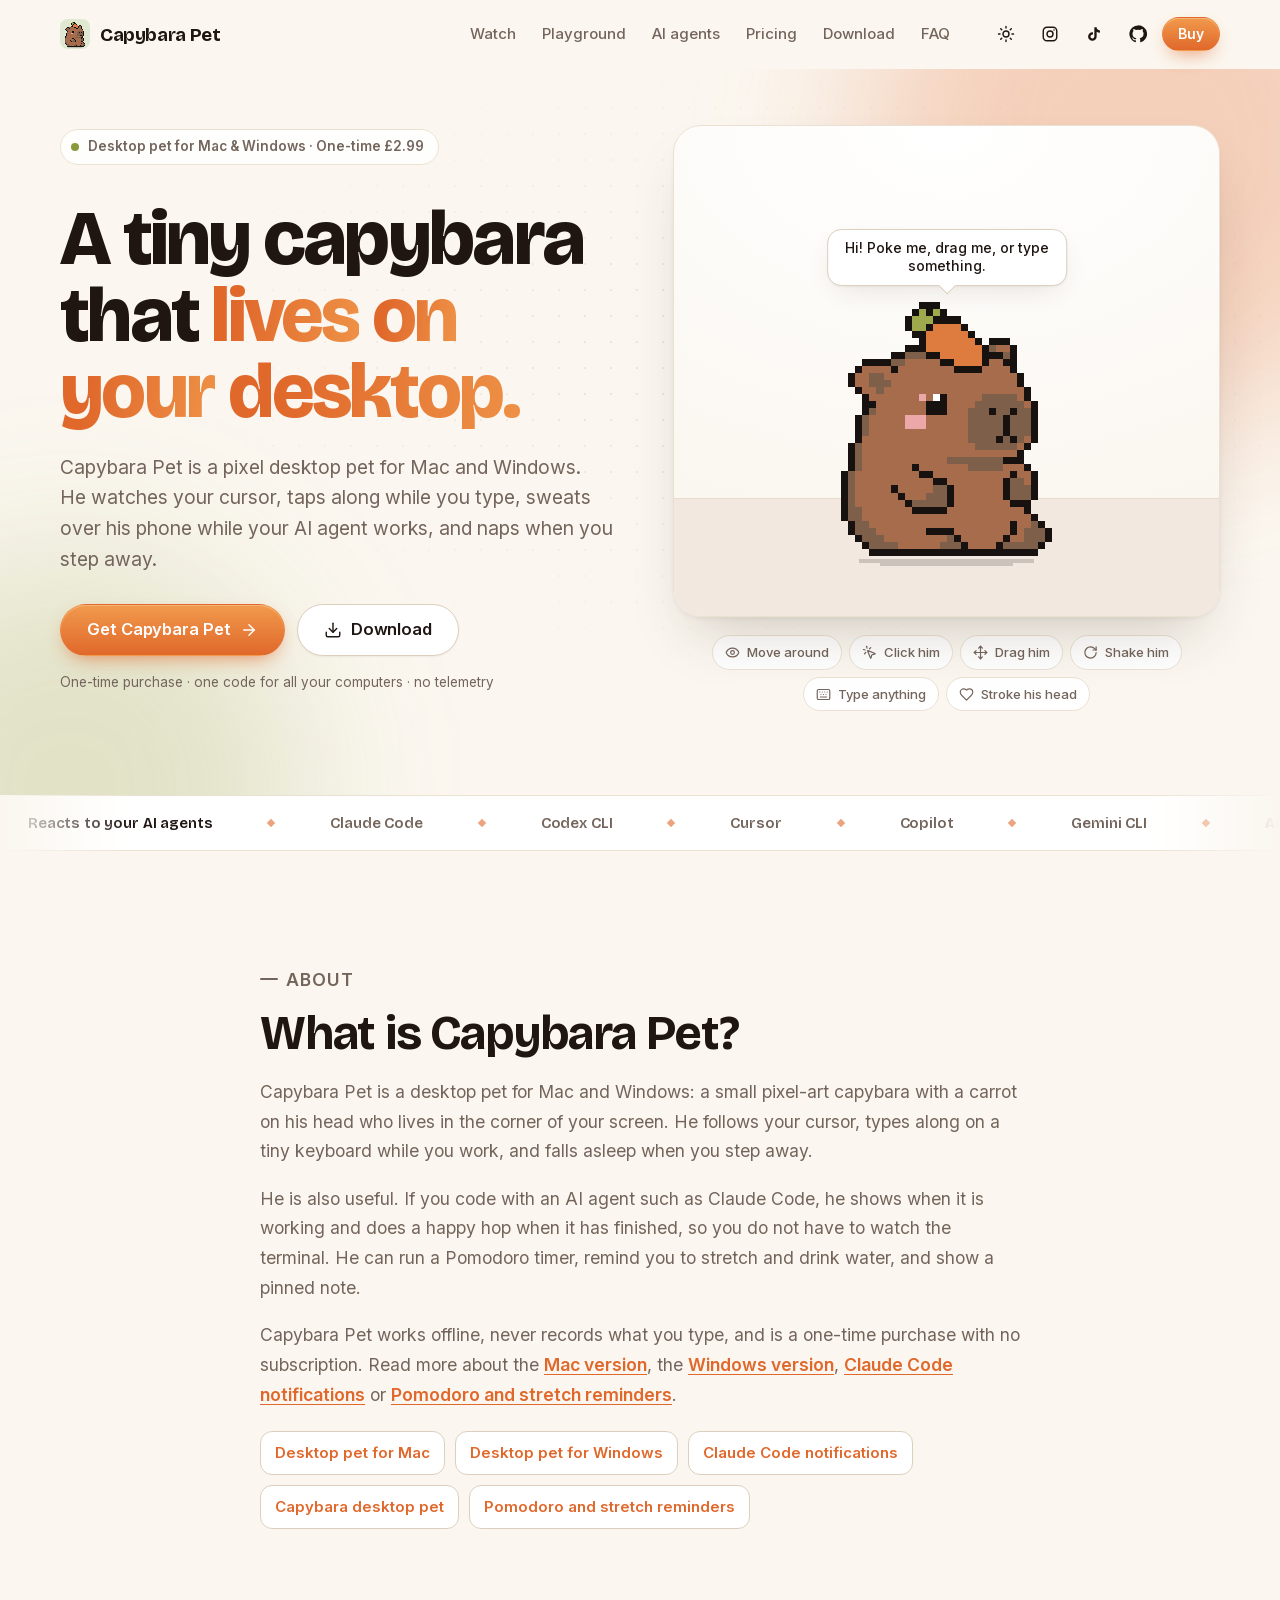
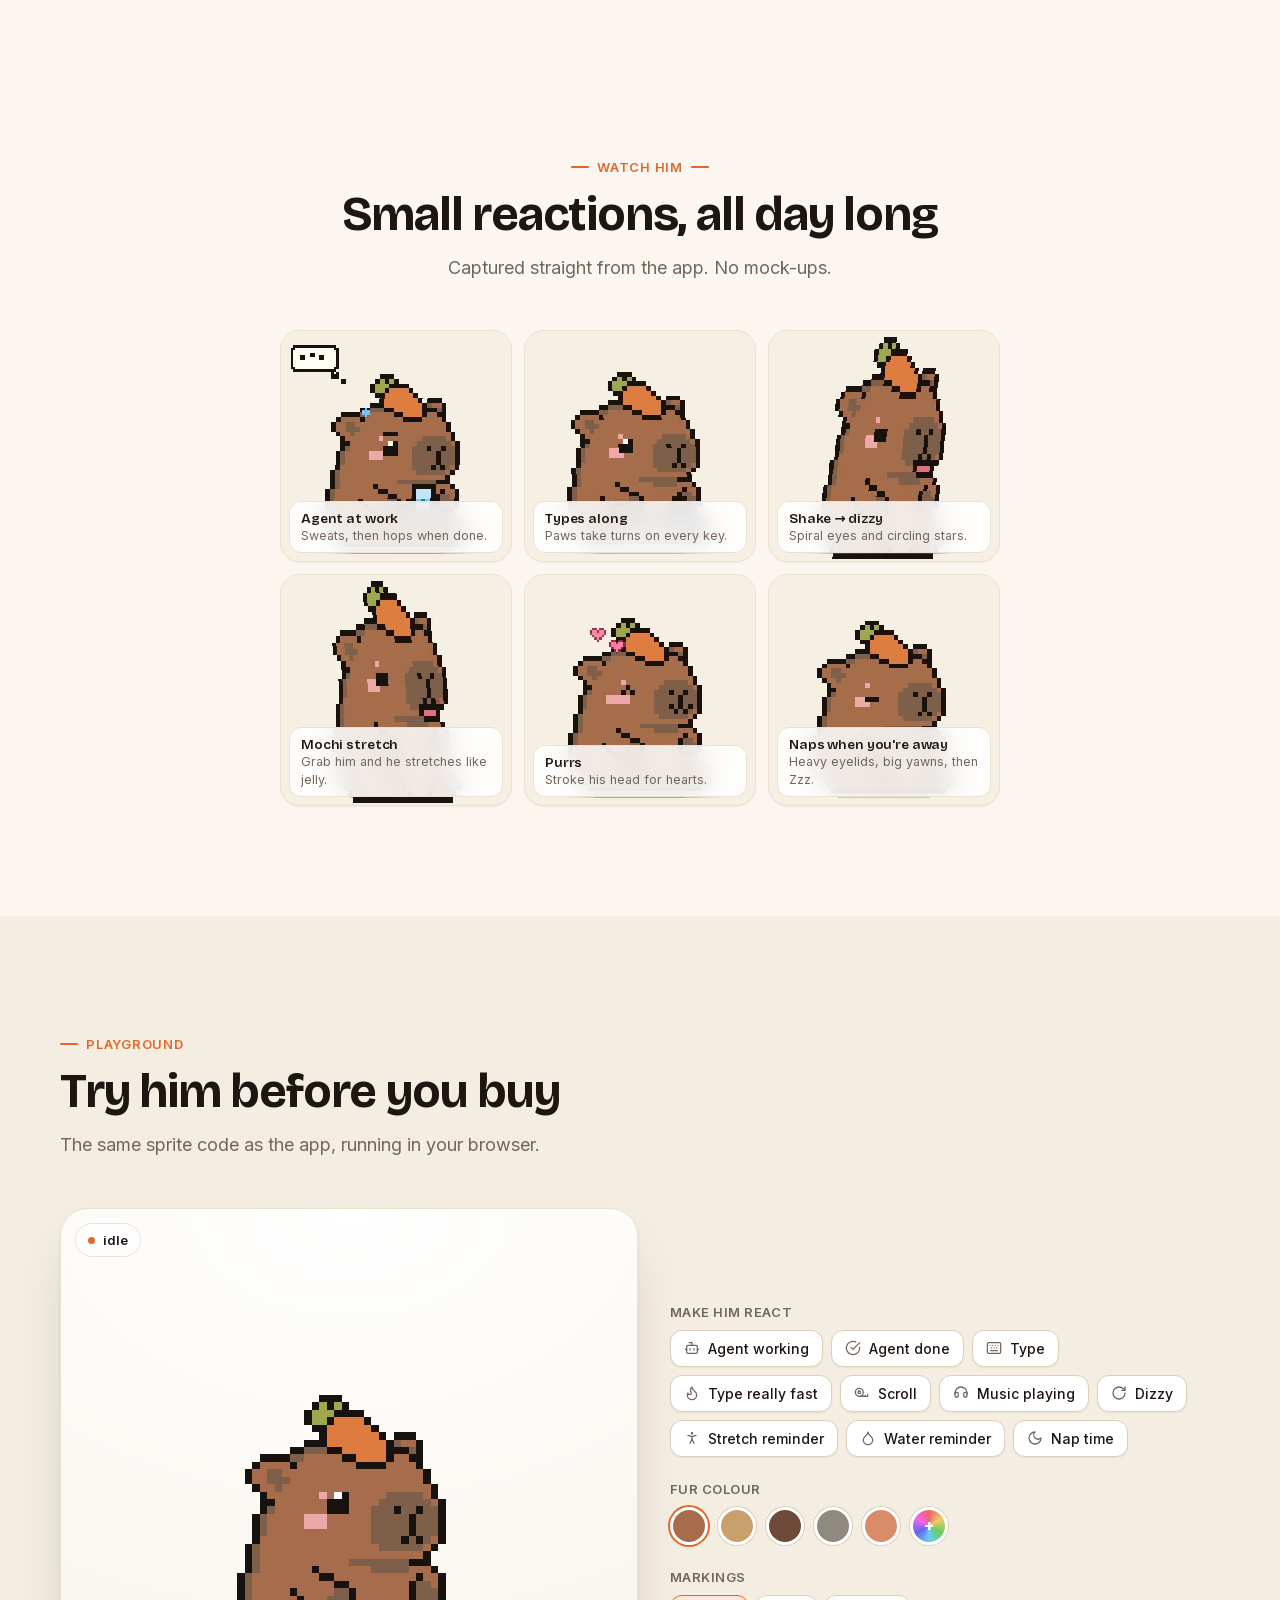
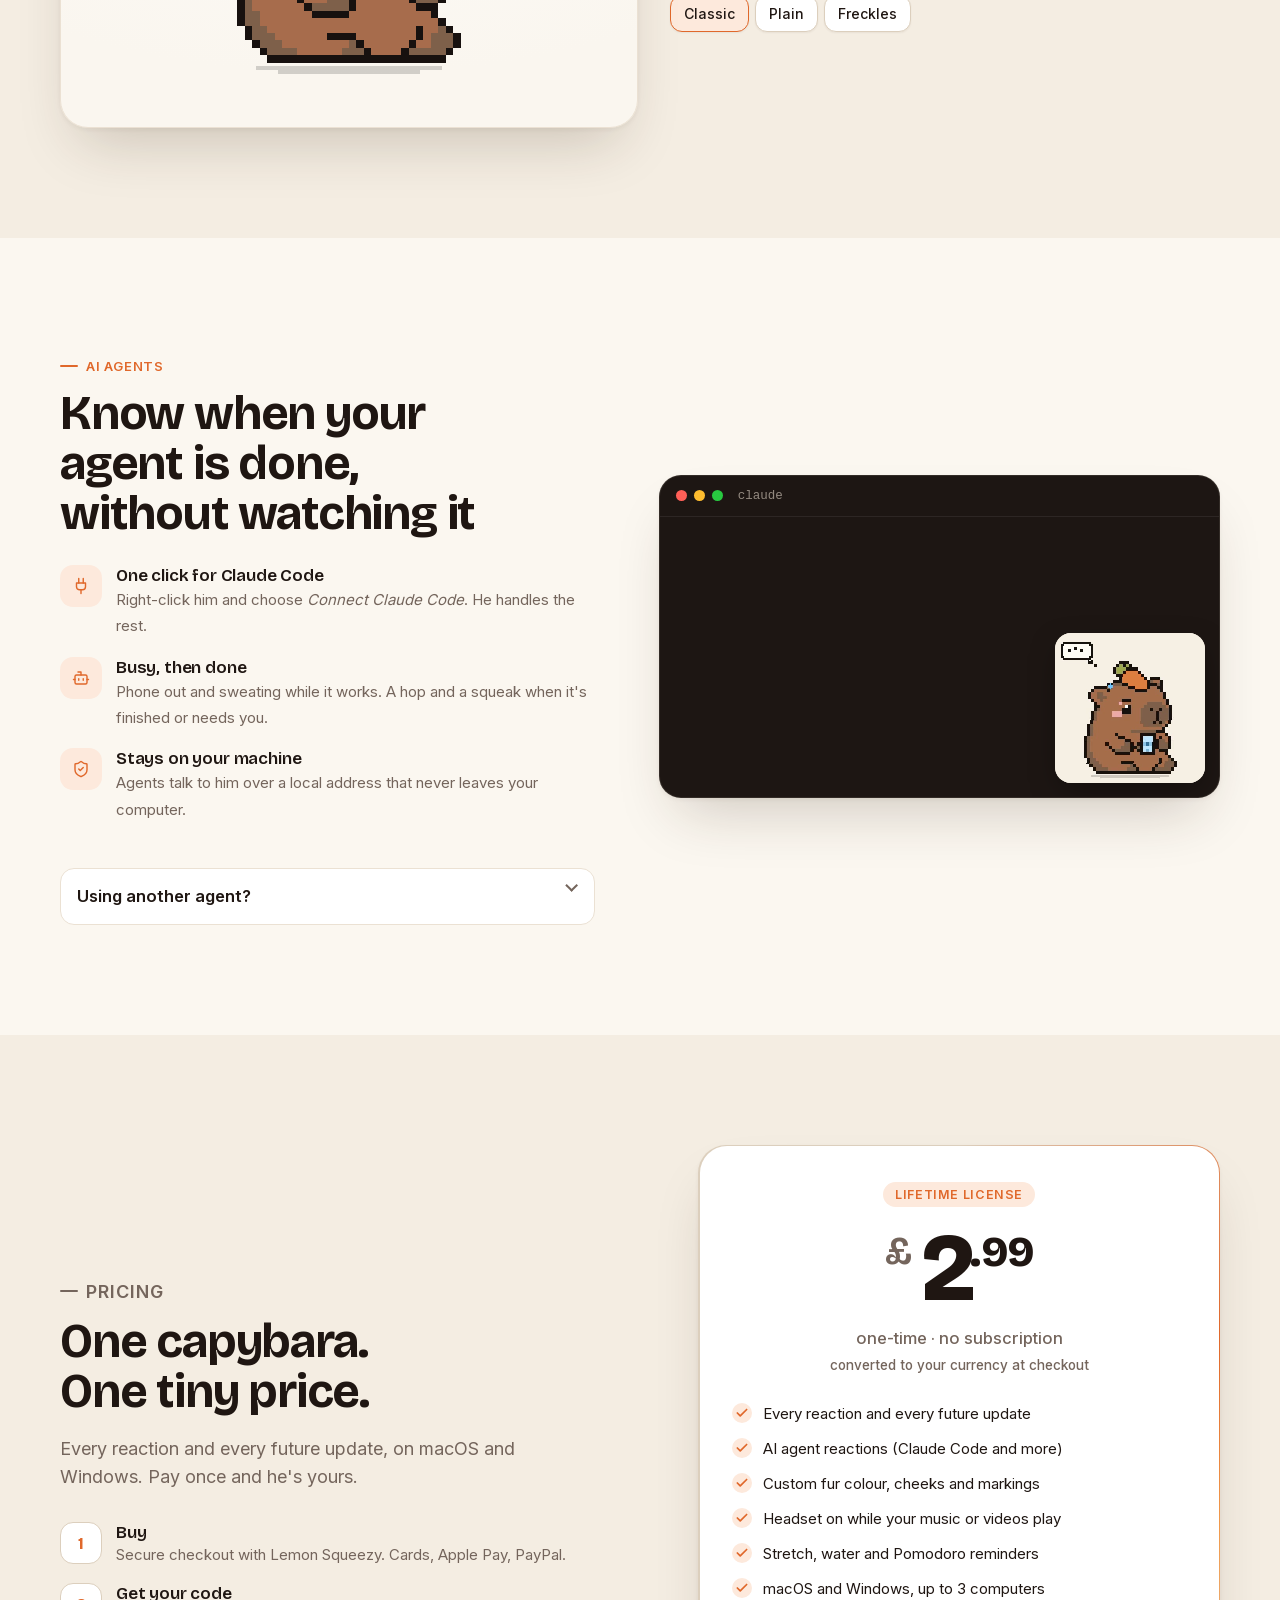
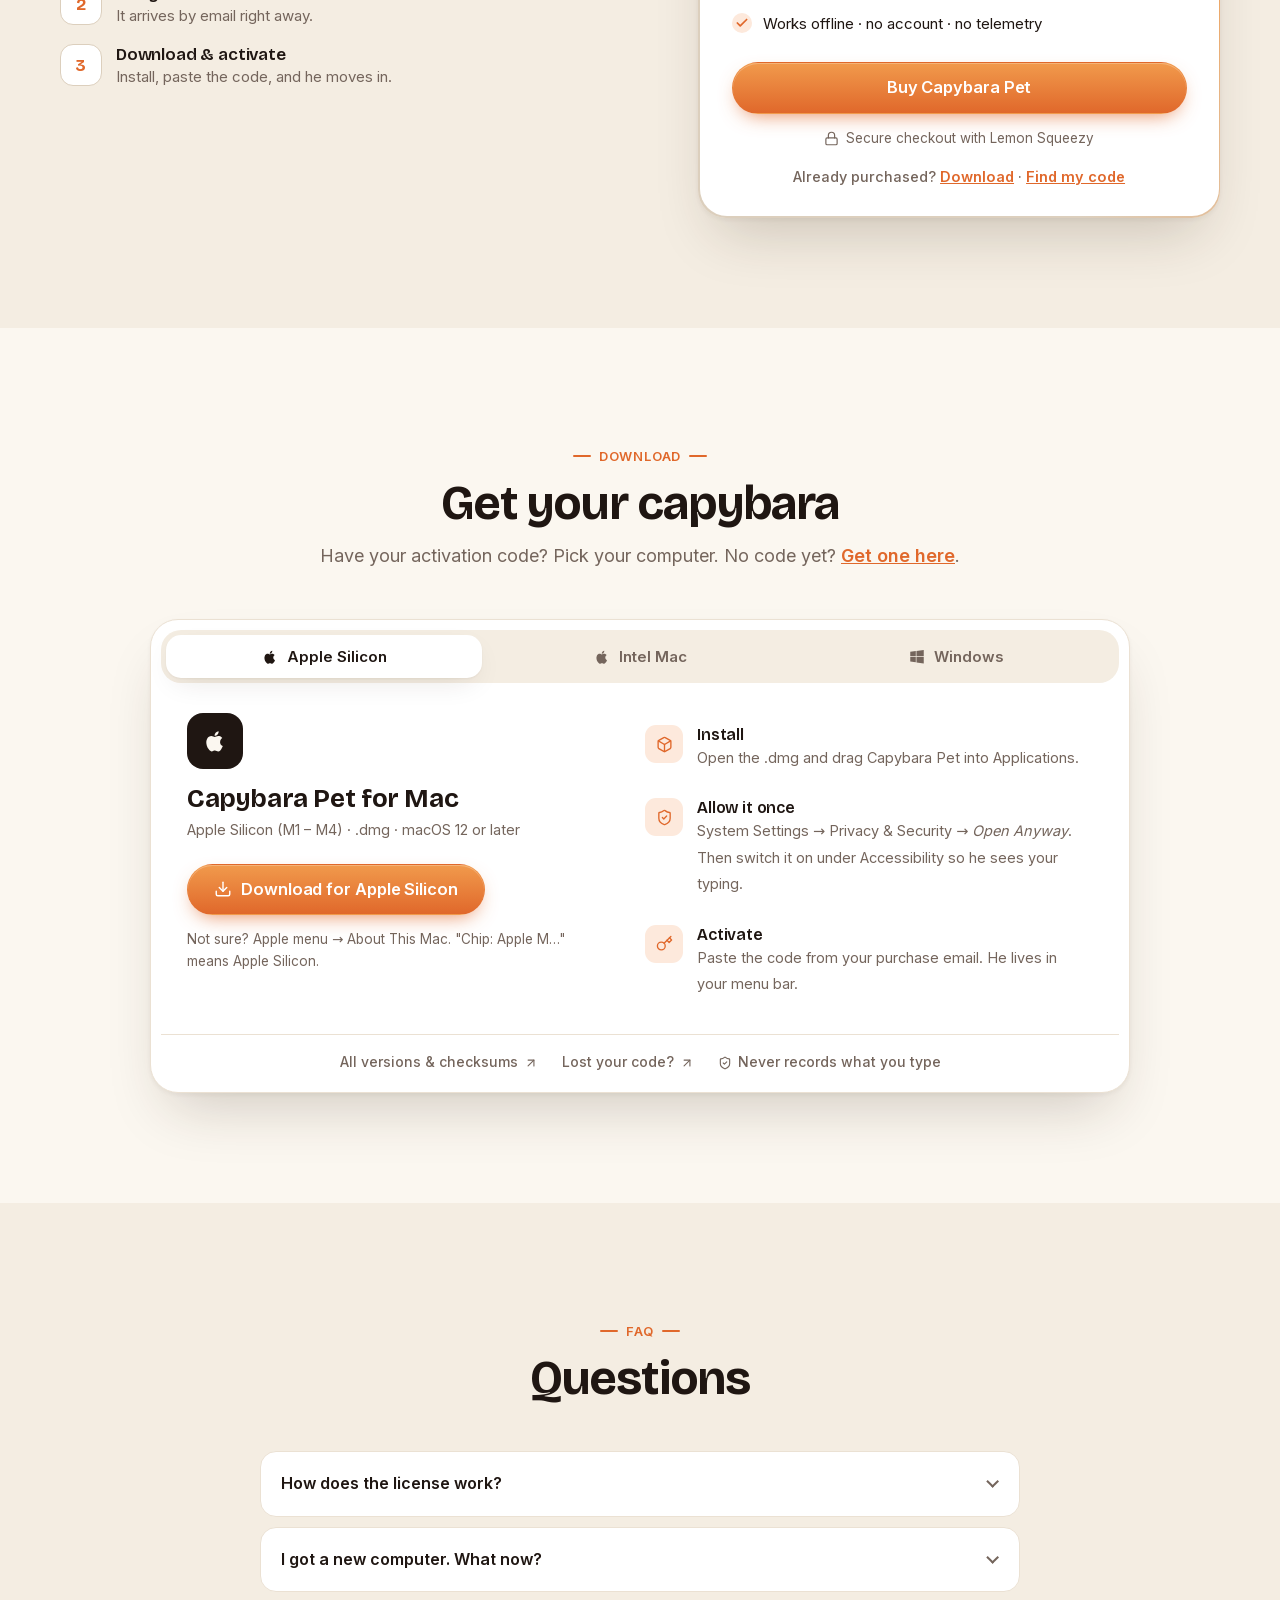
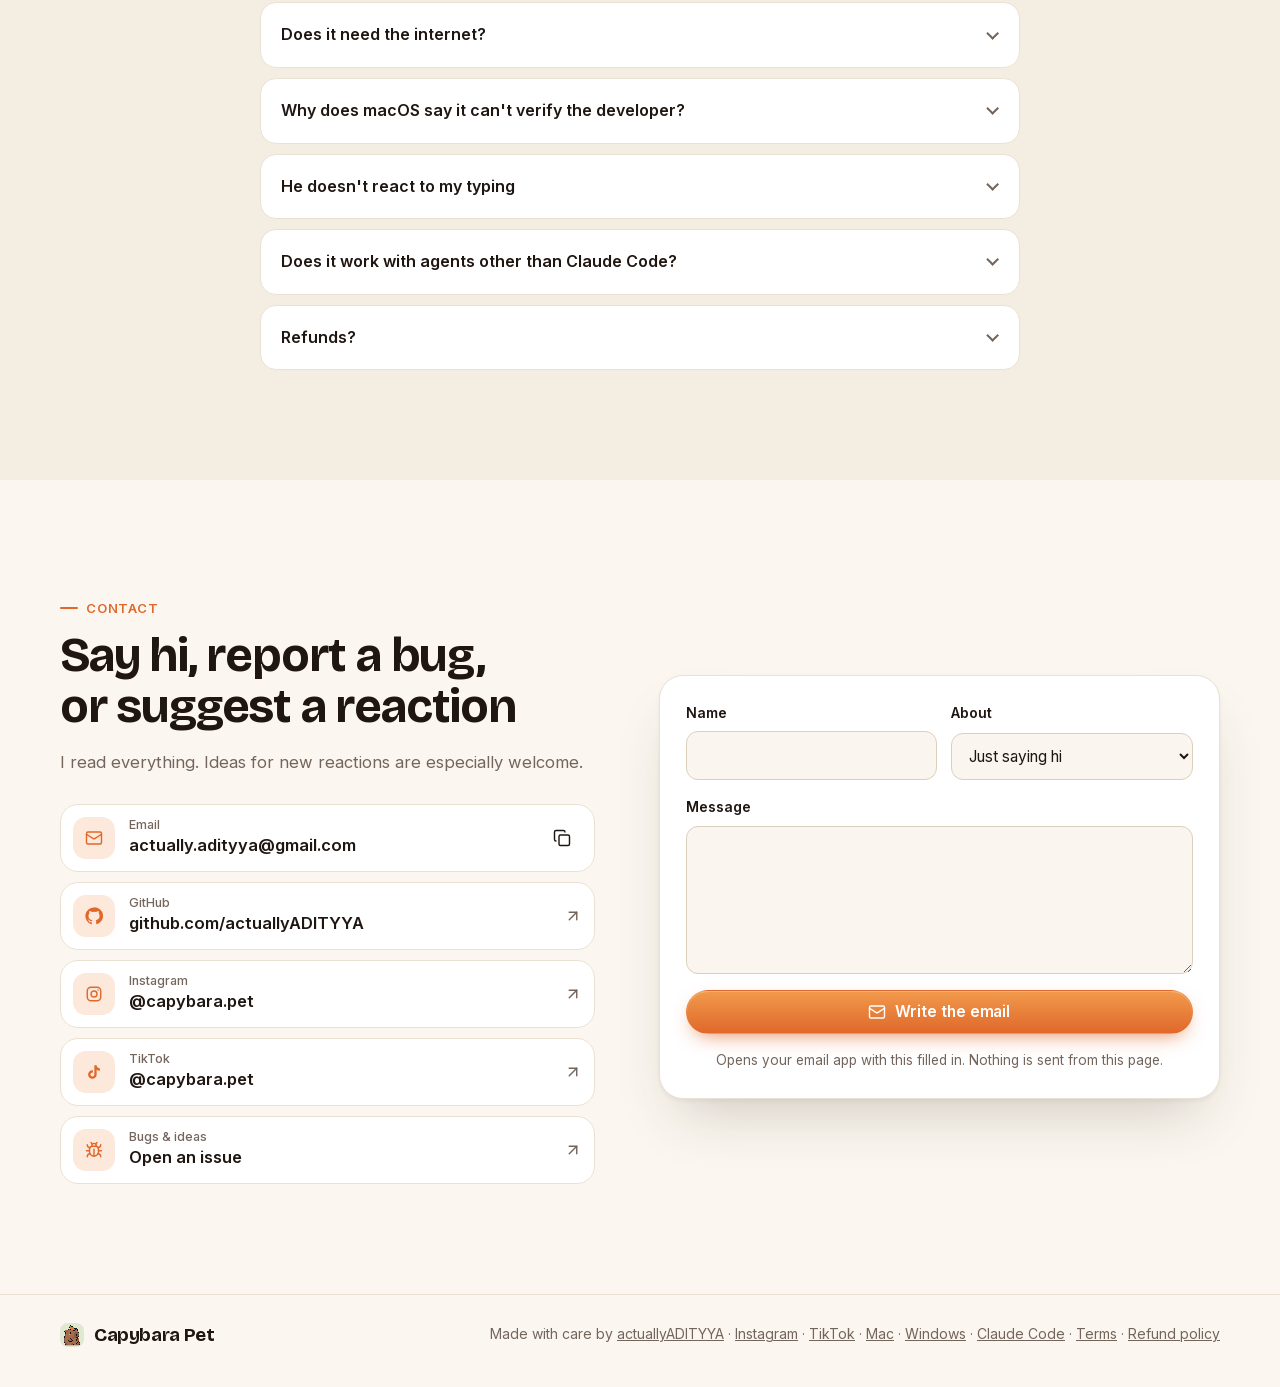
==== index.html @ 1e93568f "Capybara Pet site (React)" ====
<!doctype html>
<html lang="en">
<head>
  <meta charset="utf-8">
  <!-- seo:start -->
  <meta http-equiv="Content-Security-Policy" content="default-src 'self'; script-src 'self' https://app.lemonsqueezy.com https://*.lemonsqueezy.com 'sha256-HZSbXXa1CuN3odzIx3jlJ8UYgE8Rorymm90/tw/pAlE='; style-src 'self' 'unsafe-inline'; font-src 'self'; img-src 'self' data: https://*.lemonsqueezy.com; media-src 'self'; connect-src 'self' https://*.lemonsqueezy.com; frame-src https://*.lemonsqueezy.com; object-src 'none'; base-uri 'self'; form-action 'none'">
  <meta name="viewport" content="width=device-width, initial-scale=1">
  <title>Capybara Pet: Pixel Desktop Pet for Mac &amp; Windows</title>
  <meta name="description" content="Capybara Pet is a pixel desktop pet for Mac and Windows. It follows your cursor, types along and shows when your AI agent is done. One-time £2.99.">
  <link rel="canonical" href="https://capybarapet.app/">
  <meta name="robots" content="index, follow, max-image-preview:large, max-snippet:-1, max-video-preview:-1">
  <meta name="author" content="Aditya">
  <meta name="theme-color" content="#fbf6ee" media="(prefers-color-scheme: light)">
  <meta name="theme-color" content="#16110e" media="(prefers-color-scheme: dark)">
  <meta property="og:type" content="website">
  <meta property="og:site_name" content="Capybara Pet">
  <meta property="og:title" content="Capybara Pet: Pixel Desktop Pet for Mac &amp; Windows">
  <meta property="og:description" content="Capybara Pet is a pixel desktop pet for Mac and Windows. It follows your cursor, types along and shows when your AI agent is done. One-time £2.99.">
  <meta property="og:url" content="https://capybarapet.app/">
  <meta property="og:image" content="https://capybarapet.app/media/seo/og-image.png">
  <meta property="og:image:width" content="1200">
  <meta property="og:image:height" content="630">
  <meta property="og:image:alt" content="Capybara Pet, a pixel capybara desktop pet for Mac and Windows">
  <meta property="og:locale" content="en_GB">
  <meta name="twitter:card" content="summary_large_image">
  <meta name="twitter:title" content="Capybara Pet: Pixel Desktop Pet for Mac &amp; Windows">
  <meta name="twitter:description" content="Capybara Pet is a pixel desktop pet for Mac and Windows. It follows your cursor, types along and shows when your AI agent is done. One-time £2.99.">
  <meta name="twitter:image" content="https://capybarapet.app/media/seo/og-image.png">
  <link rel="icon" href="/media/seo/favicon-32.png" sizes="32x32" type="image/png">
  <link rel="icon" href="/media/icon.png" type="image/png">
  <link rel="apple-touch-icon" href="/media/seo/apple-touch-icon.png">
  <link rel="manifest" href="/manifest.webmanifest">
  <script type="application/ld+json">
{"@context":"https://schema.org","@type":"SoftwareApplication","name":"Capybara Pet","alternateName":["Capybara Desktop Pet","Pixel Desktop Pet"],"description":"Capybara Pet is a pixel desktop pet for Mac and Windows. It follows your cursor, types along and shows when your AI agent is done. One-time £2.99.","url":"https://capybarapet.app/","image":"https://capybarapet.app/media/seo/og-image.png","applicationCategory":"DesktopEnhancementApplication","applicationSubCategory":"Desktop pet","operatingSystem":"macOS 12 or later, Windows 10 or later","softwareVersion":"1.1","featureList":["Follows and faces your cursor","Types along on a tiny keyboard","Notifies you when AI coding agents such as Claude Code finish","Puts on a headset and vibes while music or videos play","Pomodoro timer","Stretch and water reminders","Customisable colour and markings","Works offline","No telemetry"],"screenshot":["https://capybarapet.app/media/poses/idle.png","https://capybarapet.app/media/poses/busy-agent.png","https://capybarapet.app/media/poses/typing-hop.png","https://capybarapet.app/media/poses/dizzy.png","https://capybarapet.app/media/poses/freckles.png"],"offers":{"@type":"Offer","price":"2.99","priceCurrency":"GBP","availability":"https://schema.org/InStock","url":"https://capybarapet.app/#pricing","priceValidUntil":"2027-12-31"},"author":{"@type":"Person","name":"Aditya","url":"https://github.com/actuallyADITYYA"},"publisher":{"@type":"Person","name":"Aditya","url":"https://github.com/actuallyADITYYA"}}
  </script>
  <script type="application/ld+json">
{"@context":"https://schema.org","@type":"WebSite","name":"Capybara Pet","url":"https://capybarapet.app/","inLanguage":"en","publisher":{"@type":"Person","name":"Aditya","url":"https://github.com/actuallyADITYYA"}}
  </script>
  <script type="application/ld+json">
{"@context":"https://schema.org","@type":"VideoObject","name":"Capybara Pet reacting while an AI coding agent works","description":"A real recording of Capybara Pet pulling out his phone and sweating while Claude Code works, then hopping when it is done.","thumbnailUrl":"https://capybarapet.app/media/clips/agent.jpg","contentUrl":"https://capybarapet.app/media/clips/agent.mp4","uploadDate":"2026-10-05","duration":"PT19S","embedUrl":"https://capybarapet.app/#watch"}
  </script>
  <script type="application/ld+json">
{"@context":"https://schema.org","@type":"FAQPage","mainEntity":[{"@type":"Question","name":"How does the license work?","acceptedAnswer":{"@type":"Answer","text":"One payment of £2.99 (shown in your own currency at checkout). You get an activation code by email that works on up to 3 of your computers, Mac or Windows, including all future updates. No account, no subscription."}},{"@type":"Question","name":"I got a new computer. What now?","acceptedAnswer":{"@type":"Answer","text":"On the old one, open Settings → License → Deactivate on this computer, then activate the new one with the same code. Lost the old computer? Email me and I'll reset your activations."}},{"@type":"Question","name":"Does it need the internet?","acceptedAnswer":{"@type":"Answer","text":"Only to activate. After that he checks your license now and then and keeps working offline for at least 14 days between checks."}},{"@type":"Question","name":"Why does macOS say it can't verify the developer?","acceptedAnswer":{"@type":"Answer","text":"The app isn't notarized by Apple yet. Use System Settings → Privacy & Security → Open Anyway once and macOS remembers your choice."}},{"@type":"Question","name":"He doesn't react to my typing","acceptedAnswer":{"@type":"Answer","text":"On a Mac, switch on Capybara Pet under System Settings → Privacy & Security → Accessibility. He picks it up within seconds. After an update, remove the old entry with – and add it again. He only ever learns that a key was pressed, never which."}},{"@type":"Question","name":"Does it work with agents other than Claude Code?","acceptedAnswer":{"@type":"Answer","text":"Yes. Anything that can run a command or send an HTTP request when it starts and finishes (Codex, Cursor, scripts) can call /event/thinking and /event/done."}},{"@type":"Question","name":"Refunds?","acceptedAnswer":{"@type":"Answer","text":"If he's not for you, email me within 14 days for a full refund. See the refund policy."}}]}
  </script>
  <script type="application/ld+json">
{"@context":"https://schema.org","@type":"ItemList","itemListElement":[{"@type":"ListItem","position":1,"url":"https://capybarapet.app/desktop-pet-for-mac.html","name":"Desktop pet for Mac"},{"@type":"ListItem","position":2,"url":"https://capybarapet.app/desktop-pet-for-windows.html","name":"Desktop pet for Windows"},{"@type":"ListItem","position":3,"url":"https://capybarapet.app/claude-code-notifications.html","name":"Claude Code notifications"},{"@type":"ListItem","position":4,"url":"https://capybarapet.app/capybara-desktop-pet.html","name":"Capybara desktop pet"},{"@type":"ListItem","position":5,"url":"https://capybarapet.app/pomodoro-and-stretch-reminders.html","name":"Pomodoro and stretch reminders"}]}
  </script>
  <!-- seo:end -->
  <link rel="preload" href="/fonts/bricolage.woff2" as="font" type="font/woff2" crossorigin>
  <link rel="preload" href="/fonts/inter.woff2" as="font" type="font/woff2" crossorigin>
  <link rel="stylesheet" href="/fonts.css?v=12">
  <script src="https://app.lemonsqueezy.com/js/lemon.js" defer></script>
  <script>document.documentElement.classList.add('js'); try { const t = localStorage.getItem('theme'); if (t) document.documentElement.dataset.theme = t; } catch (e) {}</script>
  <script src="/engine.min.js?v=2" defer></script>
    <script type="module" crossorigin src="/assets/index-Btj4srJX.js"></script>
  <link rel="stylesheet" crossorigin href="/assets/index-DCMqgky6.css">
</head>
<body>
  <div id="root"><svg width="0" height="0" style="position:absolute" aria-hidden="true">
<symbol id="i-download" viewBox="0 0 24 24"><path d="M12 15V3"/><path d="m7 10 5 5 5-5"/><path d="M21 15v4a2 2 0 0 1-2 2H5a2 2 0 0 1-2-2v-4"/></symbol>
<symbol id="i-mail" viewBox="0 0 24 24"><rect x="2" y="4" width="20" height="16" rx="2"/><path d="m22 7-8.97 5.7a1.94 1.94 0 0 1-2.06 0L2 7"/></symbol>
<symbol id="i-bug" viewBox="0 0 24 24"><path d="m8 2 1.88 1.88"/><path d="M14.12 3.88 16 2"/><path d="M9 7.13v-1a3 3 0 1 1 6 0v1"/><path d="M12 20c-3.3 0-6-2.7-6-6v-3a4 4 0 0 1 4-4h4a4 4 0 0 1 4 4v3c0 3.3-2.7 6-6 6"/><path d="M12 20v-9"/><path d="M6.53 9C4.6 8.8 3 7.1 3 5"/><path d="M6 13H2"/><path d="M3 21c0-2.1 1.7-3.9 3.8-4"/><path d="M20.97 5c0 2.1-1.6 3.8-3.5 4"/><path d="M22 13h-4"/><path d="M17.2 17c2.1.1 3.8 1.9 3.8 4"/></symbol>
<symbol id="i-arrow" viewBox="0 0 24 24"><path d="M7 7h10v10"/><path d="M7 17 17 7"/></symbol>
<symbol id="i-right" viewBox="0 0 24 24"><path d="M5 12h14"/><path d="m12 5 7 7-7 7"/></symbol>
<symbol id="i-lock" viewBox="0 0 24 24"><rect x="3" y="11" width="18" height="11" rx="2"/><path d="M7 11V7a5 5 0 0 1 10 0v4"/></symbol>
<symbol id="i-check" viewBox="0 0 24 24"><path d="M20 6 9 17l-5-5"/></symbol>
<symbol id="i-copy" viewBox="0 0 24 24"><rect x="8" y="8" width="14" height="14" rx="2"/><path d="M4 16c-1.1 0-2-.9-2-2V4c0-1.1.9-2 2-2h10c1.1 0 2 .9 2 2"/></symbol>
<symbol id="i-eye" viewBox="0 0 24 24"><path d="M2.06 12.35a1 1 0 0 1 0-.7 10.75 10.75 0 0 1 19.88 0 1 1 0 0 1 0 .7 10.75 10.75 0 0 1-19.88 0"/><circle cx="12" cy="12" r="3"/></symbol>
<symbol id="i-click" viewBox="0 0 24 24"><path d="M14 4.1 12 6"/><path d="m5.1 8-2.9-.8"/><path d="m6 12-1.9 2"/><path d="M7.2 2.2 8 5.1"/><path d="M9.04 9.69a.5.5 0 0 1 .65-.65l11 4.5a.5.5 0 0 1-.07.95l-4.35 1.04a1 1 0 0 0-.74.74l-1.04 4.35a.5.5 0 0 1-.95.07z"/></symbol>
<symbol id="i-move" viewBox="0 0 24 24"><path d="M12 2v20"/><path d="m15 19-3 3-3-3"/><path d="m19 9 3 3-3 3"/><path d="M2 12h20"/><path d="m5 9-3 3 3 3"/><path d="m9 5 3-3 3 3"/></symbol>
<symbol id="i-spin" viewBox="0 0 24 24"><path d="M21 12a9 9 0 1 1-9-9c2.52 0 4.93 1 6.74 2.74L21 8"/><path d="M21 3v5h-5"/></symbol>
<symbol id="i-keys" viewBox="0 0 24 24"><rect x="2" y="4" width="20" height="16" rx="2"/><path d="M6 8h.01M10 8h.01M14 8h.01M18 8h.01M8 12h.01M12 12h.01M16 12h.01M7 16h10"/></symbol>
<symbol id="i-heart" viewBox="0 0 24 24"><path d="M19 14c1.49-1.46 3-3.21 3-5.5A5.5 5.5 0 0 0 16.5 3c-1.76 0-3 .5-4.5 2-1.5-1.5-2.74-2-4.5-2A5.5 5.5 0 0 0 2 8.5c0 2.3 1.5 4.05 3 5.5l7 7Z"/></symbol>
<symbol id="i-bot" viewBox="0 0 24 24"><path d="M12 8V4H8"/><rect x="4" y="8" width="16" height="12" rx="2"/><path d="M2 14h2M20 14h2M15 13v2M9 13v2"/></symbol>
<symbol id="i-done" viewBox="0 0 24 24"><path d="M22 11.08V12a10 10 0 1 1-5.93-9.14"/><path d="m9 11 3 3L22 4"/></symbol>
<symbol id="i-flame" viewBox="0 0 24 24"><path d="M8.5 14.5A2.5 2.5 0 0 0 11 12c0-1.38-.5-2-1-3-1.07-2.14-.22-4.05 2-6 .5 2.5 2 4.9 4 6.5 2 1.6 3 3.5 3 5.5a7 7 0 1 1-14 0c0-1.15.43-2.29 1-3a2.5 2.5 0 0 0 2.5 2.5z"/></symbol>
<symbol id="i-headphones" viewBox="0 0 24 24"><path d="M3 14v-2a9 9 0 0 1 18 0v2"/><path d="M21 16a2 2 0 0 1-2 2h-1a2 2 0 0 1-2-2v-3a2 2 0 0 1 2-2h3zM3 16a2 2 0 0 0 2 2h1a2 2 0 0 0 2-2v-3a2 2 0 0 0-2-2H3z"/></symbol>
<symbol id="i-scroll" viewBox="0 0 24 24"><circle cx="8" cy="11" r="6"/><circle cx="8" cy="11" r="2"/><path d="M8 17h12.5v-3"/><path d="M13 17v-1.6M16.8 17v-1.6"/></symbol>
<symbol id="i-stretch" viewBox="0 0 24 24"><circle cx="12" cy="5" r="1"/><path d="m9 20 3-6 3 6"/><path d="m6 8 6 2 6-2"/><path d="M12 10v4"/></symbol>
<symbol id="i-drop" viewBox="0 0 24 24"><path d="M12 22a7 7 0 0 0 7-7c0-2-1-3.9-3-5.5s-3.5-4-4-6.5c-.5 2.5-2 4.9-4 6.5C6 11.1 5 13 5 15a7 7 0 0 0 7 7z"/></symbol>
<symbol id="i-moon" viewBox="0 0 24 24"><path d="M12 3a6 6 0 0 0 9 9 9 9 0 1 1-9-9Z"/></symbol>
<symbol id="i-sun" viewBox="0 0 24 24"><circle cx="12" cy="12" r="4"/><path d="M12 2v2M12 20v2M4.93 4.93l1.41 1.41M17.66 17.66l1.41 1.41M2 12h2M20 12h2M6.34 17.66l-1.41 1.41M19.07 4.93l-1.41 1.41"/></symbol>
<symbol id="i-menu" viewBox="0 0 24 24"><path d="M4 7h16M4 12h16M4 17h16"/></symbol>
<symbol id="i-shield" viewBox="0 0 24 24"><path d="M20 13c0 5-3.5 7.5-7.66 8.95a1 1 0 0 1-.67-.01C7.5 20.5 4 18 4 13V6a1 1 0 0 1 1-1c2 0 4.5-1.2 6.24-2.72a1.17 1.17 0 0 1 1.52 0C14.51 3.81 17 5 19 5a1 1 0 0 1 1 1z"/><path d="m9 12 2 2 4-4"/></symbol>
<symbol id="i-key" viewBox="0 0 24 24"><circle cx="7.5" cy="15.5" r="5.5"/><path d="m21 2-9.6 9.6"/><path d="m15.5 7.5 3 3L22 7l-3-3"/></symbol>
<symbol id="i-package" viewBox="0 0 24 24"><path d="M11 21.73a2 2 0 0 0 2 0l7-4A2 2 0 0 0 21 16V8a2 2 0 0 0-1-1.73l-7-4a2 2 0 0 0-2 0l-7 4A2 2 0 0 0 3 8v8a2 2 0 0 0 1 1.73z"/><path d="M12 22V12"/><path d="m3.3 7 8.7 5 8.7-5"/></symbol>
<symbol id="i-settings" viewBox="0 0 24 24"><path d="M20 7h-9M14 17H5"/><circle cx="17" cy="17" r="3"/><circle cx="7" cy="7" r="3"/></symbol>
<symbol id="i-plug" viewBox="0 0 24 24"><path d="M12 22v-5"/><path d="M9 8V2M15 8V2"/><path d="M18 8v5a4 4 0 0 1-4 4h-4a4 4 0 0 1-4-4V8Z"/></symbol>
<symbol id="i-terminal" viewBox="0 0 24 24"><path d="m4 17 6-6-6-6"/><path d="M12 19h8"/></symbol>
<symbol id="i-apple" viewBox="0 0 24 24"><path fill="currentColor" stroke="none" d="M16.37 12.8c-.02-2.2 1.8-3.26 1.88-3.31-1.03-1.5-2.62-1.7-3.18-1.73-1.35-.14-2.64.8-3.33.8-.69 0-1.74-.78-2.87-.76-1.47.02-2.83.86-3.59 2.18-1.53 2.66-.39 6.59 1.1 8.74.73 1.05 1.6 2.24 2.73 2.2 1.1-.05 1.51-.71 2.84-.71 1.32 0 1.7.71 2.86.69 1.18-.02 1.93-1.07 2.65-2.13.84-1.22 1.18-2.4 1.2-2.46-.03-.01-2.3-.88-2.33-3.5zM14.2 6.33c.6-.73 1.01-1.75.9-2.76-.87.04-1.92.58-2.54 1.31-.56.64-1.05 1.68-.92 2.67.97.08 1.96-.49 2.56-1.22z"/></symbol>
<symbol id="i-windows" viewBox="0 0 24 24"><path fill="currentColor" stroke="none" d="M3 5.1 10.4 4v7.1H3zM11.3 3.9 21 2.5v8.6h-9.7zM3 12h7.4v7.1L3 18zM11.3 12H21v8.6l-9.7-1.4z"/></symbol>
<symbol id="i-instagram" viewBox="0 0 24 24"><rect x="3" y="3" width="18" height="18" rx="5"/><circle cx="12" cy="12" r="4"/><circle cx="17.3" cy="6.7" r="1" fill="currentColor" stroke="none"/></symbol>
<symbol id="i-tiktok" viewBox="0 0 24 24"><path fill="currentColor" stroke="none" d="M16.6 5.82A4.28 4.28 0 0 1 15.54 3h-3.09v12.4a2.59 2.59 0 0 1-2.59 2.5 2.6 2.6 0 0 1-2.6-2.6 2.6 2.6 0 0 1 3.37-2.48V9.66a5.7 5.7 0 0 0-.78-.06A5.69 5.69 0 0 0 4.1 15.3a5.69 5.69 0 0 0 5.76 5.7 5.69 5.69 0 0 0 5.68-5.7V9.01a7.35 7.35 0 0 0 4.36 1.41V7.34a4.3 4.3 0 0 1-3.3-1.52z"/></symbol>
<symbol id="i-github" viewBox="0 0 24 24"><path fill="currentColor" stroke="none" d="M12 .5a11.5 11.5 0 0 0-3.64 22.41c.58.1.79-.25.79-.56v-2c-3.2.7-3.88-1.37-3.88-1.37-.53-1.34-1.29-1.7-1.29-1.7-1.05-.72.08-.7.08-.7 1.16.08 1.77 1.19 1.77 1.19 1.03 1.77 2.71 1.26 3.37.96.1-.75.4-1.26.73-1.55-2.55-.29-5.24-1.28-5.24-5.68 0-1.25.45-2.28 1.19-3.08-.12-.29-.52-1.46.11-3.04 0 0 .97-.31 3.17 1.18a11 11 0 0 1 5.77 0c2.2-1.49 3.17-1.18 3.17-1.18.63 1.58.23 2.75.11 3.04.74.8 1.19 1.83 1.19 3.08 0 4.41-2.69 5.38-5.25 5.67.41.36.78 1.06.78 2.14v3.17c0 .31.21.67.8.56A11.5 11.5 0 0 0 12 .5z"/></symbol>
</svg><a class="skip" href="#main">Skip to content</a><header class="nav" id="nav"><div class="wrap nav-in"><a class="brand" href="#top" aria-label="Capybara Pet home"><img src="/media/icon.png" alt="Capybara Pet logo" width="30" height="30"/><span>Capybara Pet</span></a><nav class="links" id="links" aria-label="Main"><a href="#watch">Watch</a><a href="#play">Playground</a><a href="#agents">AI agents</a><a href="#pricing">Pricing</a><a href="#download">Download</a><a href="#faq">FAQ</a></nav><div class="nav-actions"><button class="icon-btn" id="themeBtn" aria-label="Toggle dark mode" title="Toggle dark mode"><svg class="ic i-sun"><use href="#i-sun"></use></svg><svg class="ic i-moon"><use href="#i-moon"></use></svg></button><a class="icon-btn soc" href="https://www.instagram.com/capybara.pet/" target="_blank" rel="noopener me" aria-label="Capybara Pet on Instagram"><svg class="ic"><use href="#i-instagram"></use></svg></a><a class="icon-btn soc" href="https://www.tiktok.com/@capybara.pet" target="_blank" rel="noopener me" aria-label="Capybara Pet on TikTok"><svg class="ic"><use href="#i-tiktok"></use></svg></a><a class="icon-btn" href="https://github.com/actuallyADITYYA" target="_blank" rel="noopener" aria-label="actuallyADITYYA on GitHub"><svg class="ic"><use href="#i-github"></use></svg></a><a class="btn btn-sm btn-primary nav-dl" href="#pricing">Buy</a><button class="icon-btn menu-btn" id="menuBtn" aria-label="Open menu" aria-expanded="false" aria-controls="links"><svg class="ic"><use href="#i-menu"></use></svg></button></div></div></header><main id="main"><section class="hero" id="top"><div class="grid-bg" aria-hidden="true"></div><div class="floaters" aria-hidden="true"></div><div class="wrap hero-in"><div class="hero-copy"><p class="eyebrow reveal"><span class="dot"></span><span>Desktop pet for Mac &amp; Windows · One-time <span class="price">£2.99</span></span></p><h1 class="words">A tiny capybara that <em>lives on your desktop.</em></h1><p class="lede reveal">Capybara Pet is a pixel desktop pet for Mac and Windows. He watches your cursor, taps along while you type, sweats over his phone while your AI agent works, and naps when you step away.</p><div class="cta reveal"><a class="btn btn-primary btn-lg" href="#pricing">Get Capybara Pet<svg class="ic nudge"><use href="#i-right"></use></svg></a><a class="btn btn-ghost btn-lg" id="heroDl" href="#download"><svg class="ic"><use href="#i-download"></use></svg><span id="heroDlText">Download</span></a></div><p class="fine reveal" id="heroFine">One-time purchase · one code for all your computers · no telemetry</p></div><div class="hero-demo reveal"><div class="hero-stage" id="heroStage" aria-label="Interactive capybara demo"><div class="desk" aria-hidden="true"></div><div class="pet" id="heroPet"><div class="bubble" role="status" aria-live="polite"></div><canvas aria-label="Pixel capybara. Move your pointer, click, drag or type to interact."></canvas></div></div><ul class="hints" aria-label="Things to try"><li data-hint="look"><svg class="ic"><use href="#i-eye"></use></svg>Move around</li><li data-hint="poke"><svg class="ic"><use href="#i-click"></use></svg>Click him</li><li data-hint="drag"><svg class="ic"><use href="#i-move"></use></svg>Drag him</li><li data-hint="dizzy"><svg class="ic"><use href="#i-spin"></use></svg>Shake him</li><li data-hint="type" class="kbd-only"><svg class="ic"><use href="#i-keys"></use></svg>Type anything</li><li data-hint="purr"><svg class="ic"><use href="#i-heart"></use></svg>Stroke his head</li></ul></div></div></section><div class="ticker" aria-label="Works with your AI coding agents"><div class="ticker-track"><span>Reacts to your AI agents</span><span>Claude Code</span><span>Codex CLI</span><span>Cursor</span><span>Copilot</span><span>Gemini CLI</span><span>Aider</span><span>Any tool with hooks</span><span aria-hidden="true">Reacts to your AI agents</span><span aria-hidden="true">Claude Code</span><span aria-hidden="true">Codex CLI</span><span aria-hidden="true">Cursor</span><span aria-hidden="true">Copilot</span><span aria-hidden="true">Gemini CLI</span><span aria-hidden="true">Aider</span><span aria-hidden="true">Any tool with hooks</span></div></div><section class="section" id="about"><div class="wrap about reveal"><p class="kicker">About</p><h2>What is Capybara Pet?</h2><p>Capybara Pet is a desktop pet for Mac and Windows: a small pixel-art capybara with a carrot on his head who lives in the corner of your screen. He follows your cursor, types along on a tiny keyboard while you work, and falls asleep when you step away.</p><p>He is also useful. If you code with an AI agent such as Claude Code, he shows when it is working and does a happy hop when it has finished, so you do not have to watch the terminal. He can run a Pomodoro timer, remind you to stretch and drink water, and show a pinned note.</p><p>Capybara Pet works offline, never records what you type, and is a one-time purchase with no subscription. Read more about the <a href="desktop-pet-for-mac.html">Mac version</a>, the <a href="desktop-pet-for-windows.html">Windows version</a>, <a href="claude-code-notifications.html">Claude Code notifications</a> or <a href="pomodoro-and-stretch-reminders.html">Pomodoro and stretch reminders</a>.</p><div class="guides" aria-label="Guides"><a href="desktop-pet-for-mac.html">Desktop pet for Mac</a><a href="desktop-pet-for-windows.html">Desktop pet for Windows</a><a href="claude-code-notifications.html">Claude Code notifications</a><a href="capybara-desktop-pet.html">Capybara desktop pet</a><a href="pomodoro-and-stretch-reminders.html">Pomodoro and stretch reminders</a></div></div></section><section class="section" id="watch"><div class="wrap"><header class="head center reveal"><p class="kicker">Watch him</p><h2>Small reactions, all day long</h2><p>Captured straight from the app. No mock-ups.</p></header><div class="bento"><figure class="clip reveal"><video muted="" loop="" playsinline="" preload="none" poster="media/clips/agent.jpg" data-src="media/clips/agent.mp4"></video><figcaption><b>Agent at work</b><span>Sweats, then hops when done.</span></figcaption></figure><figure class="clip reveal"><video muted="" loop="" playsinline="" preload="none" poster="media/clips/typing.jpg" data-src="media/clips/typing.mp4"></video><figcaption><b>Types along</b><span>Paws take turns on every key.</span></figcaption></figure><figure class="clip reveal"><video muted="" loop="" playsinline="" preload="none" poster="media/clips/dizzy.jpg" data-src="media/clips/dizzy.mp4"></video><figcaption><b>Shake → dizzy</b><span>Spiral eyes and circling stars.</span></figcaption></figure><figure class="clip reveal"><video muted="" loop="" playsinline="" preload="none" poster="media/clips/drag.jpg" data-src="media/clips/drag.mp4"></video><figcaption><b>Mochi stretch</b><span>Grab him and he stretches like jelly.</span></figcaption></figure><figure class="clip reveal"><video muted="" loop="" playsinline="" preload="none" poster="media/clips/purr.jpg" data-src="media/clips/purr.mp4"></video><figcaption><b>Purrs</b><span>Stroke his head for hearts.</span></figcaption></figure><figure class="clip reveal"><video muted="" loop="" playsinline="" preload="none" poster="media/clips/sleepy.jpg" data-src="media/clips/sleepy.mp4"></video><figcaption><b>Naps when you&#x27;re away</b><span>Heavy eyelids, big yawns, then Zzz.</span></figcaption></figure></div></div></section><section class="section alt" id="play"><div class="wrap"><header class="head reveal"><p class="kicker">Playground</p><h2>Try him before you buy</h2><p>The same sprite code as the app, running in your browser.</p></header><div class="play reveal"><div class="play-stage" id="playStage"><div class="pet" id="playPet"><div class="bubble" role="status" aria-live="polite"></div><canvas aria-label="Playground capybara"></canvas></div><p class="state" aria-live="polite"><span class="pulse"></span><b id="playState">idle</b></p><button class="reset" id="playReset" type="button">Put him back</button></div><div class="controls"><div class="group"><p class="label">Make him react</p><div class="chips"><button type="button" data-act="agent" aria-pressed="false"><svg class="ic"><use href="#i-bot"></use></svg>Agent working</button><button type="button" data-act="done"><svg class="ic"><use href="#i-done"></use></svg>Agent done</button><button type="button" data-act="type"><svg class="ic"><use href="#i-keys"></use></svg>Type</button><button type="button" data-act="overheat"><svg class="ic"><use href="#i-flame"></use></svg>Type really fast</button><button type="button" data-act="scroll"><svg class="ic"><use href="#i-scroll"></use></svg>Scroll</button><button type="button" data-act="music" aria-pressed="false"><svg class="ic"><use href="#i-headphones"></use></svg>Music playing</button><button type="button" data-act="dizzy"><svg class="ic"><use href="#i-spin"></use></svg>Dizzy</button><button type="button" data-act="stretch"><svg class="ic"><use href="#i-stretch"></use></svg>Stretch reminder</button><button type="button" data-act="water"><svg class="ic"><use href="#i-drop"></use></svg>Water reminder</button><button type="button" data-act="nap"><svg class="ic"><use href="#i-moon"></use></svg>Nap time</button></div></div><div class="group"><p class="label">Fur colour</p><div class="swatches" role="radiogroup" aria-label="Fur colour"><button type="button" role="radio" aria-checked="true" style="--c:#a76c4c" data-fur="#a76c4c" aria-label="Classic brown"></button><button type="button" role="radio" aria-checked="false" style="--c:#c9a06b" data-fur="#c9a06b" aria-label="Sandy"></button><button type="button" role="radio" aria-checked="false" style="--c:#6e4a38" data-fur="#6e4a38" aria-label="Dark chocolate"></button><button type="button" role="radio" aria-checked="false" style="--c:#8f8a80" data-fur="#8f8a80" aria-label="Grey"></button><button type="button" role="radio" aria-checked="false" style="--c:#d98c6a" data-fur="#d98c6a" aria-label="Peach"></button><label class="custom" title="Pick any colour"><input type="color" id="furPick" aria-label="Custom fur colour" value="#a76c4c"/><span>+</span></label></div></div><div class="group"><p class="label">Markings</p><div class="seg" role="radiogroup" aria-label="Markings"><button type="button" role="radio" aria-checked="true" data-pattern="classic">Classic</button><button type="button" role="radio" aria-checked="false" data-pattern="plain">Plain</button><button type="button" role="radio" aria-checked="false" data-pattern="freckles">Freckles</button></div></div></div></div></div></section><section class="section" id="agents"><div class="wrap split"><div class="reveal"><p class="kicker">AI agents</p><h2>Know when your agent is done, without watching it</h2><ul class="points"><li><span class="pi"><svg class="ic"><use href="#i-plug"></use></svg></span><div><b>One click for Claude Code</b><span>Right-click him and choose <em>Connect Claude Code</em>. He handles the rest.</span></div></li><li><span class="pi"><svg class="ic"><use href="#i-bot"></use></svg></span><div><b>Busy, then done</b><span>Phone out and sweating while it works. A hop and a squeak when it&#x27;s finished or needs you.</span></div></li><li><span class="pi"><svg class="ic"><use href="#i-shield"></use></svg></span><div><b>Stays on your machine</b><span>Agents talk to him over a local address that never leaves your computer.</span></div></li></ul><details class="more"><summary>Using another agent?</summary><p>Call these from any hook or script: <code>/event/thinking</code>, <code>/event/done</code>, <code>/event/idle</code> on <code>http://127.0.0.1:47831</code>.</p><div class="code"><pre id="curl"><code>curl http://127.0.0.1:47831/event/thinking<!-- -->
<!-- -->curl http://127.0.0.1:47831/event/done</code></pre><button type="button" class="copy icon-copy" data-copy="curl" aria-label="Copy commands"><svg class="ic"><use href="#i-copy"></use></svg></button></div></details></div><div class="term reveal" aria-hidden="true"><div class="term-bar"><i></i><i></i><i></i><span>claude</span></div><div class="term-body"><p class="tl l1"><span class="pr">›</span> refactor the auth module and add tests</p><p class="tl l2 dim">Reading src/auth/*.ts…</p><p class="tl l3 dim">Editing session.ts, token.ts</p><p class="tl l4 dim">Running tests… 42 passed</p><p class="tl l5 ok">✓ Done in 1m 12s</p></div><div class="term-pet"><video muted="" loop="" playsinline="" preload="none" poster="media/clips/agent.jpg" data-src="media/clips/agent.mp4"></video></div></div></div></section><section class="section alt" id="pricing"><div class="wrap"><div class="pricing"><div class="price-copy reveal"><p class="kicker">Pricing</p><h2>One capybara.<br/>One tiny price.</h2><p>Every reaction and every future update, on macOS and Windows. Pay once and he&#x27;s yours.</p><ol class="how"><li><b>Buy</b><span>Secure checkout with Lemon Squeezy. Cards, Apple Pay, PayPal.</span></li><li><b>Get your code</b><span>It arrives by email right away.</span></li><li><b>Download &amp; activate</b><span>Install, paste the code, and he moves in.</span></li></ol></div><div class="price-card reveal"><div class="price-inner"><p class="tag">Lifetime license</p><div class="price-big"><span class="cur" id="priceSym">£</span><span id="priceWhole">3</span><span class="cents">.<span id="priceCents">99</span></span></div><p class="price-note">one-time · no subscription<br/><span class="small">converted to your currency at checkout</span></p><ul class="checks"><li><svg class="ic"><use href="#i-check"></use></svg>Every reaction and every future update</li><li><svg class="ic"><use href="#i-check"></use></svg>AI agent reactions (Claude Code and more)</li><li><svg class="ic"><use href="#i-check"></use></svg>Custom fur colour, cheeks and markings</li><li><svg class="ic"><use href="#i-check"></use></svg>Headset on while your music or videos play</li><li><svg class="ic"><use href="#i-check"></use></svg>Stretch, water and Pomodoro reminders</li><li><svg class="ic"><use href="#i-check"></use></svg>macOS and Windows, up to 3 computers</li><li><svg class="ic"><use href="#i-check"></use></svg>Works offline · no account · no telemetry</li></ul><a class="btn btn-primary btn-lg btn-block lemonsqueezy-button" id="buyBtn" href="#">Buy Capybara Pet</a><p class="secure"><svg class="ic"><use href="#i-lock"></use></svg>Secure checkout with Lemon Squeezy</p><p class="already">Already purchased? <a href="#download">Download</a> · <a href="https://app.lemonsqueezy.com/my-orders" target="_blank" rel="noopener">Find my code</a></p></div></div></div></div></section><section class="section" id="download"><div class="wrap"><header class="head center reveal"><p class="kicker">Download</p><h2>Get your capybara</h2><p>Have your activation code? Pick your computer. No code yet? <a href="#pricing">Get one here</a>.</p></header><div class="dl reveal"><div class="os-tabs" role="tablist" aria-label="Choose your computer"><span class="tab-ink" aria-hidden="true"></span><button role="tab" id="tab-arm" aria-controls="p-arm" aria-selected="true" data-os="mac"><svg class="ic"><use href="#i-apple"></use></svg>Apple Silicon</button><button role="tab" id="tab-intel" aria-controls="p-intel" aria-selected="false" tabindex="-1" data-os="mac-intel"><svg class="ic"><use href="#i-apple"></use></svg>Intel Mac</button><button role="tab" id="tab-win" aria-controls="p-win" aria-selected="false" tabindex="-1" data-os="win"><svg class="ic"><use href="#i-windows"></use></svg>Windows</button></div><div class="dl-panel" role="tabpanel" id="p-arm" aria-labelledby="tab-arm"><div class="dl-main"><span class="dl-icon"><svg class="ic"><use href="#i-apple"></use></svg></span><h3>Capybara Pet for Mac</h3><p class="meta">Apple Silicon (M1 – M4) · .dmg · macOS 12 or later</p><a class="btn btn-primary btn-lg" href="https://github.com/actuallyADITYYA/capybara-pet-releases/releases/latest/download/CapybaraPet-mac-arm64.dmg"><svg class="ic"><use href="#i-download"></use></svg>Download for Apple Silicon</a><p class="hint">Not sure? Apple menu → About This Mac. &quot;Chip: Apple M…&quot; means Apple Silicon.</p></div><ol class="steps"><li><span class="si"><svg class="ic"><use href="#i-package"></use></svg></span><div><b>Install</b><span>Open the .dmg and drag Capybara Pet into Applications.</span></div></li><li><span class="si"><svg class="ic"><use href="#i-shield"></use></svg></span><div><b>Allow it once</b><span>System Settings → Privacy &amp; Security → <em>Open Anyway</em>. Then switch it on under Accessibility so he sees your typing.</span></div></li><li><span class="si"><svg class="ic"><use href="#i-key"></use></svg></span><div><b>Activate</b><span>Paste the code from your purchase email. He lives in your menu bar.</span></div></li></ol></div><div class="dl-panel" role="tabpanel" id="p-intel" aria-labelledby="tab-intel" hidden=""><div class="dl-main"><span class="dl-icon"><svg class="ic"><use href="#i-apple"></use></svg></span><h3>Capybara Pet for Mac</h3><p class="meta">Intel · .dmg · macOS 12 or later</p><a class="btn btn-primary btn-lg" href="https://github.com/actuallyADITYYA/capybara-pet-releases/releases/latest/download/CapybaraPet-mac-x64.dmg"><svg class="ic"><use href="#i-download"></use></svg>Download for Intel Mac</a><p class="hint">Older Macs (2020 and earlier) are usually Intel.</p></div><ol class="steps"><li><span class="si"><svg class="ic"><use href="#i-package"></use></svg></span><div><b>Install</b><span>Open the .dmg and drag Capybara Pet into Applications.</span></div></li><li><span class="si"><svg class="ic"><use href="#i-shield"></use></svg></span><div><b>Allow it once</b><span>System Settings → Privacy &amp; Security → <em>Open Anyway</em>. Then switch it on under Accessibility so he sees your typing.</span></div></li><li><span class="si"><svg class="ic"><use href="#i-key"></use></svg></span><div><b>Activate</b><span>Paste the code from your purchase email. He lives in your menu bar.</span></div></li></ol></div><div class="dl-panel" role="tabpanel" id="p-win" aria-labelledby="tab-win" hidden=""><div class="dl-main"><span class="dl-icon"><svg class="ic"><use href="#i-windows"></use></svg></span><h3>Capybara Pet for Windows</h3><p class="meta">Windows 10 or 11 · 64-bit · .exe installer</p><a class="btn btn-primary btn-lg" href="https://github.com/actuallyADITYYA/capybara-pet-releases/releases/latest/download/CapybaraPet-win-x64.exe"><svg class="ic"><use href="#i-download"></use></svg>Download for Windows</a><p class="hint">Some antivirus tools flag keyboard hooks. Allow the app if he doesn&#x27;t react to typing.</p></div><ol class="steps"><li><span class="si"><svg class="ic"><use href="#i-package"></use></svg></span><div><b>Install</b><span>Run the installer. If SmartScreen warns, choose <em>More info → Run anyway</em>.</span></div></li><li><span class="si"><svg class="ic"><use href="#i-settings"></use></svg></span><div><b>Find him</b><span>He appears in the corner of your screen. Settings live in the tray icon.</span></div></li><li><span class="si"><svg class="ic"><use href="#i-key"></use></svg></span><div><b>Activate</b><span>Paste the code from your purchase email and he moves in.</span></div></li></ol></div><div class="dl-foot"><a href="https://github.com/actuallyADITYYA/capybara-pet-releases/releases" target="_blank" rel="noopener">All versions &amp; checksums<svg class="ic"><use href="#i-arrow"></use></svg></a><a href="https://app.lemonsqueezy.com/my-orders" target="_blank" rel="noopener">Lost your code?<svg class="ic"><use href="#i-arrow"></use></svg></a><span><svg class="ic"><use href="#i-shield"></use></svg>Never records what you type</span></div></div></div></section><section class="section alt" id="faq"><div class="wrap narrow"><header class="head center reveal"><p class="kicker">FAQ</p><h2>Questions</h2></header><div class="faq"><details class="reveal"><summary>How does the license work?</summary><p>One payment of <span class="price">£2.99</span> (shown in your own currency at checkout). You get an activation code by email that works on up to 3 of your computers, Mac or Windows, including all future updates. No account, no subscription.</p></details><details class="reveal"><summary>I got a new computer. What now?</summary><p>On the old one, open <b>Settings → License → Deactivate on this computer</b>, then activate the new one with the same code. Lost the old computer? Email me and I&#x27;ll reset your activations.</p></details><details class="reveal"><summary>Does it need the internet?</summary><p>Only to activate. After that he checks your license now and then and keeps working offline for at least 14 days between checks.</p></details><details class="reveal"><summary>Why does macOS say it can&#x27;t verify the developer?</summary><p>The app isn&#x27;t notarized by Apple yet. Use <b>System Settings → Privacy &amp; Security → Open Anyway</b> once and macOS remembers your choice.</p></details><details class="reveal"><summary>He doesn&#x27;t react to my typing</summary><p>On a Mac, switch on <b>Capybara Pet</b> under <b>System Settings → Privacy &amp; Security → Accessibility</b>. He picks it up within seconds. After an update, remove the old entry with <b>–</b> and add it again. He only ever learns <em>that</em> a key was pressed, never which.</p></details><details class="reveal"><summary>Does it work with agents other than Claude Code?</summary><p>Yes. Anything that can run a command or send an HTTP request when it starts and finishes (Codex, Cursor, scripts) can call <code>/event/thinking</code> and <code>/event/done</code>.</p></details><details class="reveal"><summary>Refunds?</summary><p>If he&#x27;s not for you, email me within 14 days for a full refund. See the <a href="refund.html">refund policy</a>.</p></details></div></div></section><section class="section" id="contact"><div class="wrap split"><div class="reveal"><p class="kicker">Contact</p><h2>Say hi, report a bug, or suggest a reaction</h2><p class="muted">I read everything. Ideas for new reactions are especially welcome.</p><div class="contact-list"><div class="crow"><span class="ci"><svg class="ic"><use href="#i-mail"></use></svg></span><a href="mailto:actually.adityya@gmail.com"><small>Email</small>actually.adityya@gmail.com</a><button type="button" class="icon-btn copy" data-copy-text="actually.adityya@gmail.com" aria-label="Copy email address"><svg class="ic"><use href="#i-copy"></use></svg></button></div><a class="crow" href="https://github.com/actuallyADITYYA" target="_blank" rel="noopener"><span class="ci"><svg class="ic"><use href="#i-github"></use></svg></span><span><small>GitHub</small>github.com/actuallyADITYYA</span><svg class="ic go"><use href="#i-arrow"></use></svg></a><a class="crow" href="https://www.instagram.com/capybara.pet/" target="_blank" rel="noopener me"><span class="ci"><svg class="ic"><use href="#i-instagram"></use></svg></span><span><small>Instagram</small>@capybara.pet</span><svg class="ic go"><use href="#i-arrow"></use></svg></a><a class="crow" href="https://www.tiktok.com/@capybara.pet" target="_blank" rel="noopener me"><span class="ci"><svg class="ic"><use href="#i-tiktok"></use></svg></span><span><small>TikTok</small>@capybara.pet</span><svg class="ic go"><use href="#i-arrow"></use></svg></a><a class="crow" href="https://github.com/actuallyADITYYA/capybara-pet-releases/issues" target="_blank" rel="noopener"><span class="ci"><svg class="ic"><use href="#i-bug"></use></svg></span><span><small>Bugs &amp; ideas</small>Open an issue</span><svg class="ic go"><use href="#i-arrow"></use></svg></a></div></div><form class="form reveal" id="contactForm" novalidate=""><div class="row2"><div class="field"><label for="cName">Name</label><input id="cName" name="name" autoComplete="name" required=""/></div><div class="field"><label for="cTopic">About</label><select id="cTopic" name="topic"><option>Just saying hi</option><option>Bug report</option><option>Idea for a reaction</option><option>Something else</option></select></div></div><div class="field"><label for="cMsg">Message</label><textarea id="cMsg" name="message" rows="5" required=""></textarea></div><button class="btn btn-primary btn-block" type="submit"><svg class="ic"><use href="#i-mail"></use></svg>Write the email</button><p class="small muted center">Opens your email app with this filled in. Nothing is sent from this page.</p><p class="form-err" id="formErr" role="alert" hidden="">Please add your name and a message.</p></form></div></section></main><footer class="footer"><div class="wrap foot-in"><a class="brand" href="#top"><img src="/media/icon.png" alt="" width="24" height="24"/><span>Capybara Pet</span></a><p>Made with care by <a href="https://github.com/actuallyADITYYA" target="_blank" rel="noopener">actuallyADITYYA</a> · <a href="https://www.instagram.com/capybara.pet/" target="_blank" rel="noopener me">Instagram</a> · <a href="https://www.tiktok.com/@capybara.pet" target="_blank" rel="noopener me">TikTok</a> · <a href="desktop-pet-for-mac.html">Mac</a> · <a href="desktop-pet-for-windows.html">Windows</a> · <a href="claude-code-notifications.html">Claude Code</a> · <a href="terms.html">Terms</a> · <a href="refund.html">Refund policy</a></p></div></footer><div class="toast" id="toast" role="status" aria-live="polite"></div></div>
</body>
</html>
---- fonts.css ----
/* self-hosted (Latin subset, variable): no third-party request, no late font swap */
@font-face { font-family: 'Bricolage Grotesque'; font-style: normal; font-weight: 600 800; font-display: swap; src: url(fonts/bricolage.woff2) format('woff2'); }
@font-face { font-family: 'Inter'; font-style: normal; font-weight: 400 700; font-display: swap; src: url(fonts/inter.woff2) format('woff2'); }
/* metric-matched fallbacks so the swap, if it ever happens, does not move the layout */
@font-face { font-family: 'Inter Fallback'; src: local('Arial'); size-adjust: 107%; ascent-override: 90%; descent-override: 22%; line-gap-override: 0%; }
@font-face { font-family: 'Bricolage Fallback'; src: local('Arial'); size-adjust: 96%; ascent-override: 96%; descent-override: 24%; line-gap-override: 0%; }
---- assets/index-DCMqgky6.css ----
:root{--bg: #fbf7f0;--bg-alt: #f4ede2;--surface: #ffffff;--surface-2: #faf6ef;--ink: #1f1612;--muted: #74655c;--line: #ebe1d3;--line-strong: #dccfbd;--fur: #a76c4c;--accent: #e0682b;--accent-2: #f19a4c;--accent-ink: #ffffff;--accent-soft: #fde9dc;--leaf: #8a9a3a;--code-bg: #1d1613;--code-ink: #f4e9da;--shadow-sm: 0 1px 2px rgba(50, 30, 15, .06);--shadow: 0 1px 2px rgba(50, 30, 15, .05), 0 10px 30px -10px rgba(50, 30, 15, .14);--shadow-lg: 0 2px 4px rgba(50, 30, 15, .05), 0 30px 60px -20px rgba(50, 30, 15, .22);--clip-bg: #f6efe3;--r: 20px;--display: "Bricolage Grotesque", "Bricolage Fallback", ui-sans-serif, system-ui, sans-serif;--body: "Inter", "Inter Fallback", ui-sans-serif, system-ui, -apple-system, "Segoe UI", sans-serif;--ease: cubic-bezier(.2, .7, .2, 1);color-scheme:light}@media (prefers-color-scheme: dark){:root:not([data-theme=light]){--bg: #16110e;--bg-alt: #1c1612;--surface: #221b17;--surface-2: #1e1814;--ink: #f6ede4;--muted: #b3a294;--line: #33281f;--line-strong: #43352a;--accent: #f0864a;--accent-2: #f6a868;--accent-ink: #1a110c;--accent-soft: #3a2418;--leaf: #b5c25f;--code-bg: #0f0b09;--shadow: 0 1px 2px rgba(0,0,0,.3), 0 10px 30px -10px rgba(0,0,0,.5);--shadow-lg: 0 2px 4px rgba(0,0,0,.3), 0 30px 60px -20px rgba(0,0,0,.6);color-scheme:dark}}:root[data-theme=dark]{--bg: #16110e;--bg-alt: #1c1612;--surface: #221b17;--surface-2: #1e1814;--ink: #f6ede4;--muted: #b3a294;--line: #33281f;--line-strong: #43352a;--accent: #f0864a;--accent-2: #f6a868;--accent-ink: #1a110c;--accent-soft: #3a2418;--leaf: #b5c25f;--code-bg: #0f0b09;--shadow: 0 1px 2px rgba(0,0,0,.3), 0 10px 30px -10px rgba(0,0,0,.5);--shadow-lg: 0 2px 4px rgba(0,0,0,.3), 0 30px 60px -20px rgba(0,0,0,.6);color-scheme:dark}*,*:before,*:after{box-sizing:border-box}html{scroll-behavior:smooth;scroll-padding-top:80px;-webkit-text-size-adjust:100%}body{margin:0;background:var(--bg);color:var(--ink);font:400 16.5px/1.6 var(--body);overflow-x:hidden;-webkit-font-smoothing:antialiased}img,video,canvas{display:block;max-width:100%}a{color:inherit}h1,h2,h3,h4{margin:0;font-family:var(--display);font-weight:700;letter-spacing:-.025em;line-height:1.05}h2{font-size:clamp(30px,4.2vw,48px);text-wrap:balance}.head p,.lede{text-wrap:pretty}h3{font-size:22px;letter-spacing:-.015em}p{margin:0 0 1em}code{font:500 .88em ui-monospace,SF Mono,Menlo,monospace;background:var(--accent-soft);padding:.12em .42em;border-radius:6px}.wrap{width:min(1160px,100% - 32px);margin-inline:auto}.narrow{width:min(760px,100% - 32px)}.small{font-size:13.5px}.muted{color:var(--muted)}.center{text-align:center}.skip{position:absolute;left:-999px;top:8px;z-index:100;background:var(--ink);color:var(--bg);padding:8px 14px;border-radius:8px}.skip:focus{left:8px}:focus-visible{outline:2.5px solid var(--accent);outline-offset:3px;border-radius:8px}.ic{width:18px;height:18px;flex:none;fill:none;stroke:currentColor;stroke-width:1.9;stroke-linecap:round;stroke-linejoin:round}.btn{position:relative;display:inline-flex;align-items:center;justify-content:center;gap:9px;padding:12px 20px;border-radius:999px;border:1px solid transparent;font:600 15.5px/1.2 var(--body);letter-spacing:-.005em;text-decoration:none;cursor:pointer;overflow:hidden;transition:transform .25s var(--ease),box-shadow .25s var(--ease),background .25s,border-color .25s,color .25s}.btn-primary{background:linear-gradient(180deg,var(--accent-2),var(--accent));color:var(--accent-ink);box-shadow:inset 0 1px #ffffff40,0 8px 20px -8px color-mix(in srgb,var(--accent) 80%,transparent)}.btn-primary:after{content:"";position:absolute;top:0;right:0;bottom:0;left:0;background:linear-gradient(110deg,transparent 30%,rgba(255,255,255,.35) 50%,transparent 70%);transform:translate(-120%);transition:transform .7s var(--ease)}.btn-primary:hover{transform:translateY(-2px);box-shadow:inset 0 1px #ffffff40,0 14px 28px -10px color-mix(in srgb,var(--accent) 85%,transparent)}.btn-primary:hover:after{transform:translate(120%)}.btn-ghost{background:var(--surface);color:var(--ink);border-color:var(--line-strong);box-shadow:var(--shadow-sm)}.btn-ghost:hover{border-color:var(--ink);transform:translateY(-1px)}.btn-lg{padding:15px 26px;font-size:16.5px}.btn-sm{padding:8px 15px;font-size:14px}.btn-block{width:100%}.btn:active{transform:translateY(0) scale(.98)}.btn[aria-disabled=true]{opacity:.55;pointer-events:none;box-shadow:none}.btn .nudge{transition:transform .25s var(--ease)}.btn:hover .nudge{transform:translate(3px)}.icon-btn{display:grid;place-items:center;width:40px;height:40px;border-radius:12px;border:0;background:transparent;color:var(--ink);cursor:pointer;transition:background .2s,color .2s}.icon-btn:hover{background:var(--bg-alt)}.nav{position:sticky;top:0;z-index:50;border-bottom:1px solid transparent;transition:background .3s,border-color .3s}.nav.scrolled{background:color-mix(in srgb,var(--bg) 78%,transparent);backdrop-filter:saturate(1.5) blur(16px);-webkit-backdrop-filter:saturate(1.5) blur(16px);border-color:var(--line)}.nav-in{display:flex;align-items:center;gap:24px;height:68px}.brand{display:flex;align-items:center;gap:10px;text-decoration:none;font:700 19px var(--display);letter-spacing:-.02em}.brand img{image-rendering:pixelated;border-radius:8px}.links{display:flex;gap:2px;margin-left:auto}.links a{text-decoration:none;padding:8px 12px;border-radius:10px;font-weight:500;font-size:15px;color:var(--muted);transition:color .2s,background .2s}.links a:hover,.links a.active{color:var(--ink);background:var(--bg-alt)}.nav-actions{display:flex;align-items:center;gap:4px}.menu-btn,.i-moon{display:none}:root[data-theme=dark] .i-sun{display:none}:root[data-theme=dark] .i-moon{display:block}@media (prefers-color-scheme: dark){:root:not([data-theme=light]) .i-sun{display:none}:root:not([data-theme=light]) .i-moon{display:block}}.hero{position:relative;padding:56px 0 84px;overflow:hidden;isolation:isolate}.hero:before,.hero:after{content:"";position:absolute;border-radius:50%;filter:blur(80px);z-index:-2;animation:drift 24s ease-in-out infinite alternate}.hero:before{width:560px;height:560px;background:color-mix(in srgb,var(--accent) 28%,transparent);top:-200px;right:-140px}.hero:after{width:460px;height:460px;background:color-mix(in srgb,var(--leaf) 22%,transparent);bottom:-220px;left:-160px;animation-delay:-9s}@keyframes drift{to{transform:translate(-50px,40px) scale(1.1)}}.grid-bg{position:absolute;top:0;right:0;bottom:0;left:0;z-index:-1;background-image:radial-gradient(color-mix(in srgb,var(--ink) 14%,transparent) 1px,transparent 1px);background-size:26px 26px;mask-image:radial-gradient(ellipse 70% 60% at 60% 40%,#000 20%,transparent 75%);-webkit-mask-image:radial-gradient(ellipse 70% 60% at 60% 40%,#000 20%,transparent 75%);opacity:.55}.floaters{position:absolute;top:0;right:0;bottom:0;left:0;z-index:-1;pointer-events:none}.floaters i{position:absolute;bottom:-40px;width:var(--s);height:var(--s);image-rendering:pixelated;opacity:0;background:var(--img) center / contain no-repeat;animation:floatUp var(--t) linear var(--d) infinite}@keyframes floatUp{0%{transform:translate(0) rotate(0);opacity:0}10%{opacity:.7}80%{opacity:.5}to{transform:translate(var(--x),-560px) rotate(var(--r));opacity:0}}.hero-in{display:grid;grid-template-columns:1.02fr 1fr;gap:56px;align-items:center}.eyebrow{display:inline-flex;align-items:center;gap:9px;font-weight:600;font-size:13.5px;color:var(--muted);background:color-mix(in srgb,var(--surface) 80%,transparent);border:1px solid var(--line);padding:6px 14px 6px 10px;border-radius:999px;-webkit-backdrop-filter:blur(6px);backdrop-filter:blur(6px)}.eyebrow .dot{width:8px;height:8px;border-radius:50%;background:var(--leaf);box-shadow:0 0 color-mix(in srgb,var(--leaf) 50%,transparent);animation:ping 2.4s ease-out infinite}@keyframes ping{0%{box-shadow:0 0 color-mix(in srgb,var(--leaf) 55%,transparent)}to{box-shadow:0 0 0 9px transparent}}h1{font-size:clamp(42px,6.6vw,78px);line-height:.98;letter-spacing:-.035em;font-weight:800;margin:22px 0}h1 em{font-style:normal}h1 em,h1 em .w{background:linear-gradient(100deg,var(--accent) 10%,var(--accent-2) 60%,var(--accent) 90%);background-size:200% 100%;-webkit-background-clip:text;background-clip:text;color:transparent;animation:sheen 8s ease-in-out infinite}@keyframes sheen{50%{background-position:100% 0}}.words .w{display:inline-block;opacity:0;transform:translateY(.45em);animation:rise .8s var(--ease) forwards;animation-delay:calc(var(--i) * 55ms + 80ms)}@keyframes rise{to{opacity:1;transform:none}}.lede{font-size:clamp(17px,1.5vw,19.5px);color:var(--muted);max-width:32em}.cta{display:flex;flex-wrap:wrap;gap:12px;margin:30px 0 16px}.fine{font-size:13.5px;color:var(--muted)}.hero-stage,.play-stage{position:relative;aspect-ratio:1 / .9;border-radius:28px;overflow:hidden;touch-action:pan-y;background:radial-gradient(120% 90% at 50% 0%,var(--surface),var(--surface-2));border:1px solid var(--line);box-shadow:var(--shadow-lg)}.hero-stage{animation:bob 7s ease-in-out infinite}@keyframes bob{50%{transform:translateY(-6px)}}.desk{position:absolute;inset:auto 0 0;height:24%;background:linear-gradient(var(--line-strong),transparent 1px),color-mix(in srgb,var(--fur) 10%,var(--surface-2))}.pet{position:absolute;width:min(62%,384px);aspect-ratio:1;left:50%;bottom:8%;transform:translate(-50%)}.pet.moved{transform:none;bottom:auto}.pet canvas{width:100%;height:100%;image-rendering:pixelated;touch-action:none;-webkit-user-select:none;user-select:none}.bubble{position:absolute;left:50%;bottom:86%;transform:translate(-50%,6px) scale(.96);max-width:240px;width:max-content;padding:9px 13px;border-radius:14px;background:var(--surface);border:1px solid var(--line-strong);box-shadow:var(--shadow);font:500 14px/1.35 var(--body);text-align:center;opacity:0;pointer-events:none;transition:opacity .25s,transform .25s var(--ease);z-index:2}.bubble:after{content:"";position:absolute;left:50%;bottom:-7px;width:12px;height:12px;background:var(--surface);border:1px solid var(--line-strong);border-top:0;border-left:0;transform:translate(-50%) rotate(45deg)}.bubble.show{opacity:1;transform:translate(-50%) scale(1)}.hints{display:flex;flex-wrap:wrap;justify-content:center;gap:7px;list-style:none;margin:18px 0 0;padding:0}.hints li{display:inline-flex;align-items:center;gap:7px;font-size:13px;font-weight:500;padding:6px 12px;border-radius:999px;background:var(--surface);border:1px solid var(--line);color:var(--muted);transition:background .3s,color .3s,border-color .3s,transform .3s var(--ease)}.hints li .ic{width:15px;height:15px}.hints li.done{background:var(--accent-soft);color:var(--ink);border-color:color-mix(in srgb,var(--accent) 40%,transparent);transform:translateY(-2px)}.hints li.done .ic{color:var(--accent)}@media (pointer: coarse){.kbd-only{display:none}}.ticker{border-block:1px solid var(--line);background:var(--surface);overflow:hidden;mask-image:linear-gradient(90deg,transparent,#000 10%,#000 90%,transparent);-webkit-mask-image:linear-gradient(90deg,transparent,#000 10%,#000 90%,transparent)}.ticker-track{display:flex;width:max-content;animation:marquee 34s linear infinite}.ticker:hover .ticker-track{animation-play-state:paused}.ticker span{display:inline-flex;align-items:center;padding:18px 28px;font:600 15px var(--display);letter-spacing:-.01em;color:var(--muted);white-space:nowrap}.ticker span:after{content:"";width:6px;height:6px;margin-left:56px;background:var(--accent);opacity:.6;transform:rotate(45deg)}.ticker span:first-child,.ticker span:nth-child(9){color:var(--ink)}@keyframes marquee{to{transform:translate(-50%)}}.section{padding:110px 0}.section.alt{background:var(--bg-alt)}.head{max-width:640px;margin-bottom:48px}.head.center{margin-inline:auto;text-align:center}.head p:last-child{color:var(--muted);font-size:18px;margin-top:14px}.head a{color:var(--accent);font-weight:600}.kicker{display:inline-flex;align-items:center;gap:8px;font:600 13px var(--body);letter-spacing:.06em;text-transform:uppercase;color:var(--accent);margin-bottom:14px}.kicker:before{content:"";width:18px;height:2px;border-radius:2px;background:currentColor}.head.center .kicker:after{content:"";width:18px;height:2px;border-radius:2px;background:currentColor}.split{display:grid;grid-template-columns:1fr 1.05fr;gap:64px;align-items:center}.split h2{margin-bottom:18px}.bento{display:grid;grid-template-columns:repeat(3,1fr);gap:12px;max-width:720px;margin-inline:auto}.clip{position:relative;margin:0;background:var(--clip-bg);border:1px solid var(--line);border-radius:var(--r);overflow:hidden;box-shadow:var(--shadow-sm);transition:transform .4s var(--ease),box-shadow .4s var(--ease)}.clip:hover{transform:translateY(-4px);box-shadow:var(--shadow-lg)}.clip video{width:100%;height:100%;aspect-ratio:1;object-fit:cover;image-rendering:pixelated}.clip figcaption{position:absolute;left:8px;right:8px;bottom:8px;padding:8px 11px;border-radius:12px;background:color-mix(in srgb,var(--surface) 86%,transparent);backdrop-filter:blur(10px);-webkit-backdrop-filter:blur(10px);border:1px solid var(--line)}.clip b{display:block;font:600 13.5px var(--display);letter-spacing:-.01em}.clip span{display:block;font-size:12.5px;color:var(--muted);line-height:1.4}.play{display:grid;grid-template-columns:1.05fr 1fr;gap:32px;align-items:center}.state{position:absolute;top:14px;left:14px;margin:0;display:inline-flex;align-items:center;gap:8px;font-size:13px;padding:6px 12px;border-radius:999px;background:color-mix(in srgb,var(--surface) 85%,transparent);border:1px solid var(--line)}.state b{font-weight:600}.pulse{width:7px;height:7px;border-radius:50%;background:var(--accent);animation:ping 1.8s ease-out infinite}.reset{position:absolute;top:12px;right:12px;border:1px solid var(--line);background:var(--surface);color:var(--ink);border-radius:999px;font:600 13px var(--body);padding:6px 12px;cursor:pointer;opacity:0;pointer-events:none;transition:opacity .25s}.reset.show{opacity:1;pointer-events:auto}.controls{display:grid;gap:24px}.label{font:600 13px var(--body);letter-spacing:.04em;text-transform:uppercase;color:var(--muted);margin:0 0 10px}.chips{display:flex;flex-wrap:wrap;gap:8px}.chips button,.seg button{display:inline-flex;align-items:center;gap:8px;border:1px solid var(--line-strong);background:var(--surface);color:var(--ink);border-radius:12px;padding:9px 13px;font:500 14px var(--body);cursor:pointer;box-shadow:var(--shadow-sm);transition:border-color .2s,background .2s,transform .2s var(--ease),color .2s}.chips button .ic{width:16px;height:16px;color:var(--muted);transition:color .2s}.chips button:hover,.seg button:hover{border-color:var(--accent);transform:translateY(-1px)}.chips button:hover .ic{color:var(--accent)}.chips button:active{transform:scale(.96)}.chips button[aria-pressed=true],.seg button[aria-checked=true]{background:var(--accent-soft);border-color:var(--accent)}.chips button[aria-pressed=true] .ic{color:var(--accent)}.swatches{display:flex;flex-wrap:wrap;gap:10px}.swatches button,.swatches .custom{width:38px;height:38px;border-radius:50%;border:3px solid var(--surface);box-shadow:0 0 0 1px var(--line-strong);background:var(--c);cursor:pointer;transition:box-shadow .2s,transform .2s var(--ease)}.swatches button:hover{transform:scale(1.1)}.swatches button[aria-checked=true]{box-shadow:0 0 0 2px var(--accent)}.swatches .custom{position:relative;display:grid;place-items:center;background:conic-gradient(#e66,#ec6,#6c6,#6ce,#66e,#e6e,#e66);font-weight:700;color:#fff;overflow:hidden}.swatches .custom input{position:absolute;top:0;right:0;bottom:0;left:0;opacity:0;cursor:pointer;width:100%;height:100%}.seg{display:inline-flex;gap:6px;flex-wrap:wrap}.points{list-style:none;padding:0;margin:26px 0 22px;display:grid;gap:18px}.points li{display:flex;gap:14px}.pi,.si,.ci{flex:none;display:grid;place-items:center;width:42px;height:42px;border-radius:13px;background:var(--accent-soft);color:var(--accent)}.points b{display:block;font:600 17px var(--display);letter-spacing:-.01em}.points span:not(.pi){color:var(--muted);font-size:15px}.more{border:1px solid var(--line);border-radius:14px;background:var(--surface);padding:2px 16px}.more summary{cursor:pointer;list-style:none;font-weight:600;padding:12px 0;display:flex;justify-content:space-between}.more summary::-webkit-details-marker{display:none}.more summary:after,.faq summary:after{content:"";width:9px;height:9px;border-right:2px solid var(--muted);border-bottom:2px solid var(--muted);transform:rotate(45deg) translateY(-3px);transition:transform .3s var(--ease);margin-right:4px}.more[open] summary:after,.faq details[open] summary:after{transform:rotate(225deg) translateY(-3px)}.more p{color:var(--muted);font-size:15px}.code{position:relative;background:var(--code-bg);color:var(--code-ink);border-radius:12px;margin-bottom:14px}pre{margin:0;padding:14px 16px;overflow-x:auto;font:13px/1.6 ui-monospace,SF Mono,Menlo,monospace}pre code{background:none;padding:0;font-size:inherit;color:inherit}.icon-copy{position:absolute;top:8px;right:8px;width:32px;height:32px;border-radius:9px;border:1px solid rgba(255,255,255,.14);background:transparent;color:var(--code-ink);display:grid;place-items:center;cursor:pointer}.icon-copy:hover{background:#ffffff14}.icon-copy .ic{width:15px;height:15px}.term{position:relative;background:var(--code-bg);color:var(--code-ink);border-radius:22px;box-shadow:var(--shadow-lg);overflow:hidden;border:1px solid color-mix(in srgb,var(--code-ink) 10%,transparent)}.term-bar{display:flex;align-items:center;gap:7px;padding:13px 16px;border-bottom:1px solid rgba(255,255,255,.07)}.term-bar i{width:11px;height:11px;border-radius:50%;background:#ff5f57}.term-bar i:nth-child(2){background:#febc2e}.term-bar i:nth-child(3){background:#28c840}.term-bar span{margin-left:8px;font:500 12.5px ui-monospace,Menlo,monospace;opacity:.55}.term-body{padding:18px 20px 120px;font:14px/1.9 ui-monospace,SF Mono,Menlo,monospace;min-height:280px}.tl{margin:0;opacity:0;transform:translateY(4px)}.tl .pr{color:var(--accent-2);margin-right:6px}.tl.dim{opacity:0;color:color-mix(in srgb,var(--code-ink) 60%,transparent)}.tl.ok{color:#7fd48a}.term.run .tl{animation:line 6.43s var(--ease) infinite}.term.run .l1{animation-name:line1}.term.run .l2{animation-name:line2}.term.run .l3{animation-name:line3}.term.run .l4{animation-name:line4}.term.run .l5{animation-name:line5}@keyframes line1{0%,2%{opacity:0;transform:translateY(4px)}6%,96%{opacity:1;transform:none}to{opacity:0}}@keyframes line2{0%,18%{opacity:0;transform:translateY(4px)}22%,96%{opacity:.7;transform:none}to{opacity:0}}@keyframes line3{0%,36%{opacity:0;transform:translateY(4px)}40%,96%{opacity:.7;transform:none}to{opacity:0}}@keyframes line4{0%,55%{opacity:0;transform:translateY(4px)}59%,96%{opacity:.7;transform:none}to{opacity:0}}@keyframes line5{0%,76%{opacity:0;transform:translateY(4px)}80%,96%{opacity:1;transform:none}to{opacity:0}}.term-pet{position:absolute;right:14px;bottom:14px;width:150px;border-radius:16px;overflow:hidden;background:var(--clip-bg);box-shadow:0 10px 30px -8px #00000080}.term-pet video{width:100%;aspect-ratio:1;object-fit:cover;image-rendering:pixelated}.pricing{display:grid;grid-template-columns:1.1fr 1fr;gap:64px;align-items:center}.price-copy h2{margin-bottom:18px}.price-copy>p{color:var(--muted);font-size:18px;max-width:30em}.how{list-style:none;counter-reset:s;padding:0;margin:30px 0 0;display:grid;gap:16px}.how li{counter-increment:s;display:grid;grid-template-columns:42px 1fr;column-gap:14px}.how li:before{content:counter(s);grid-row:span 2;width:42px;height:42px;border-radius:13px;display:grid;place-items:center;background:var(--surface);border:1px solid var(--line-strong);color:var(--accent);font:700 17px var(--display)}.how b{font:600 17px var(--display);letter-spacing:-.01em}.how span{color:var(--muted);font-size:15px}@property --ang{syntax: "<angle>"; inherits: false; initial-value: 0deg;}.price-card{position:relative;border-radius:28px;padding:1.5px;background:conic-gradient(from var(--ang),var(--line-strong) 0deg,var(--accent) 60deg,var(--accent-2) 100deg,var(--line-strong) 160deg,var(--line-strong) 360deg);animation:spinBorder 7s linear infinite;box-shadow:var(--shadow-lg)}@keyframes spinBorder{to{--ang: 360deg}}.price-inner{border-radius:27px;background:var(--surface);padding:34px 32px 28px;text-align:center}.tag{display:inline-block;font:600 12.5px var(--body);letter-spacing:.05em;text-transform:uppercase;color:var(--accent);background:var(--accent-soft);padding:5px 12px;border-radius:999px;margin-bottom:14px}.price-big{display:flex;justify-content:center;align-items:flex-start;font:800 96px/1 var(--display);letter-spacing:-.05em}.price-big .cur{font-size:38px;margin:12px 10px 0 0;color:var(--muted);font-weight:600;letter-spacing:0}.price-big .cents{font-size:42px;margin-top:10px;letter-spacing:-.02em}.price-note{color:var(--muted);font-weight:500;margin:8px 0 24px}.checks{list-style:none;padding:0;margin:0 0 26px;text-align:left;display:grid;gap:11px}.checks li{display:flex;gap:11px;align-items:flex-start;font-size:15px}.checks .ic{width:20px;height:20px;padding:3px;border-radius:50%;background:var(--accent-soft);color:var(--accent);stroke-width:3;margin-top:1px}.notify{display:block;text-align:center;margin:12px 0 0;font-weight:600;color:var(--accent);text-decoration:none}.notify:hover{text-decoration:underline}.secure{display:flex;align-items:center;justify-content:center;gap:7px;font-size:13.5px;color:var(--muted);margin:14px 0 16px}.secure .ic{width:15px;height:15px}.already{font-size:14.5px;font-weight:500;margin:0;color:var(--muted)}.already a{color:var(--accent);font-weight:600}.dl{max-width:980px;margin:0 auto;background:var(--surface);border:1px solid var(--line);border-radius:28px;box-shadow:var(--shadow-lg);padding:10px}.os-tabs{position:relative;display:grid;grid-template-columns:repeat(3,1fr);background:var(--bg-alt);border-radius:20px;padding:5px}.os-tabs button{position:relative;z-index:1;display:inline-flex;align-items:center;justify-content:center;gap:8px;border:0;background:transparent;color:var(--muted);font:600 15px var(--body);padding:12px 10px;border-radius:15px;cursor:pointer;transition:color .25s}.os-tabs button[aria-selected=true]{color:var(--ink)}.tab-ink{position:absolute;z-index:0;top:5px;bottom:5px;left:5px;width:calc((100% - 10px) / 3);border-radius:15px;background:var(--surface);box-shadow:var(--shadow);transition:transform .45s var(--ease)}.dl-panel[hidden]{display:none}.dl-panel{display:grid;grid-template-columns:1fr 1.1fr;gap:28px;padding:30px 26px 22px;animation:panelIn .5s var(--ease)}@keyframes panelIn{0%{opacity:0;transform:translateY(8px)}}.dl-main{display:flex;flex-direction:column;align-items:flex-start}.dl-icon{display:grid;place-items:center;width:56px;height:56px;border-radius:16px;background:var(--ink);color:var(--bg);margin-bottom:16px}.dl-icon .ic{width:28px;height:28px}.dl-main h3{font-size:26px}.meta{color:var(--muted);font-size:14.5px;margin:6px 0 22px}.hint{font-size:13.5px;color:var(--muted);margin:14px 0 0}.steps{list-style:none;margin:0;padding:0;display:grid;gap:4px;align-content:start;position:relative}.steps li{display:flex;gap:14px;padding:12px;border-radius:14px;transition:background .25s}.steps li:hover{background:var(--bg-alt)}.steps b{display:block;font:600 16px var(--display);letter-spacing:-.01em}.steps span:not(.si){color:var(--muted);font-size:14.5px;line-height:1.5}.si{width:38px;height:38px;border-radius:11px}.si .ic{width:17px;height:17px}.dl-foot{display:flex;flex-wrap:wrap;gap:8px 24px;justify-content:center;border-top:1px solid var(--line);padding:16px 12px 8px;margin-top:4px;font-size:14px}.dl-foot a,.dl-foot span{display:inline-flex;align-items:center;gap:6px;color:var(--muted);text-decoration:none;font-weight:500}.dl-foot a:hover{color:var(--accent)}.dl-foot .ic{width:14px;height:14px}.faq{display:grid;gap:10px}.faq details{background:var(--surface);border:1px solid var(--line);border-radius:16px;padding:2px 20px;transition:border-color .25s,box-shadow .25s}.faq details[open]{border-color:var(--line-strong);box-shadow:var(--shadow)}.faq summary{cursor:pointer;list-style:none;font-weight:600;font-size:16px;padding:17px 0;display:flex;justify-content:space-between;align-items:center;gap:16px}.faq details p{color:var(--muted);margin:0 0 18px}.faq a{color:var(--accent)}.contact-list{display:grid;gap:10px;margin-top:28px}.crow{display:flex;align-items:center;gap:14px;padding:12px;border-radius:18px;background:var(--surface);border:1px solid var(--line);text-decoration:none;transition:border-color .25s,transform .25s var(--ease),box-shadow .25s}a.crow:hover,.crow:has(a:hover){border-color:var(--line-strong);transform:translateY(-2px);box-shadow:var(--shadow)}.crow>a,.crow>span:not(.ci){flex:1;min-width:0;text-decoration:none;font-weight:600;overflow-wrap:anywhere;display:flex;flex-direction:column}.crow small{font:500 12.5px var(--body);color:var(--muted)}.crow .go{color:var(--muted);transition:transform .25s var(--ease),color .25s}a.crow:hover .go{transform:translate(2px,-2px);color:var(--accent)}.form{background:var(--surface);border:1px solid var(--line);border-radius:24px;padding:26px;box-shadow:var(--shadow-lg);display:grid;gap:16px}.row2{display:grid;grid-template-columns:1fr 1fr;gap:14px}.field{display:grid;gap:7px}.field label{font-weight:600;font-size:14px}.field input,.field textarea,.field select{font:inherit;font-size:15.5px;color:var(--ink);background:var(--surface-2);border:1px solid var(--line-strong);border-radius:12px;padding:11px 13px;transition:border-color .2s,box-shadow .2s,background .2s}.field input:focus,.field textarea:focus,.field select:focus{outline:none;border-color:var(--accent);background:var(--surface);box-shadow:0 0 0 4px color-mix(in srgb,var(--accent) 16%,transparent)}.field textarea{resize:vertical;min-height:130px}.form .small{margin:0}.form-err{color:#c0392b;font-weight:600;margin:0;text-align:center;font-size:14px}.footer{border-top:1px solid var(--line);padding:28px 0 40px}.foot-in{display:flex;flex-wrap:wrap;justify-content:space-between;align-items:center;gap:12px}.footer p{margin:0;color:var(--muted);font-size:14px}.toast{position:fixed;left:50%;bottom:24px;transform:translate(-50%,20px);background:var(--ink);color:var(--bg);padding:10px 18px;border-radius:999px;font-weight:600;font-size:14.5px;opacity:0;pointer-events:none;transition:opacity .25s,transform .25s var(--ease);z-index:60}.toast.show{opacity:1;transform:translate(-50%)}.js .reveal{opacity:0;transform:translateY(18px);transition:opacity .8s var(--ease),transform .8s var(--ease);transition-delay:var(--d, 0s)}.js .reveal.in{opacity:1;transform:none}@media (max-width: 1000px){.hero-in,.split,.play,.pricing,.dl-panel{grid-template-columns:1fr}.hero{padding-top:28px}.hero-demo{max-width:560px;width:100%;margin-inline:auto}.term{max-width:560px}}@media (max-width: 820px){.menu-btn{display:grid}.nav-dl{display:none}.links{position:absolute;top:68px;left:0;right:0;flex-direction:column;gap:0;padding:8px 16px 16px;background:var(--bg);border-bottom:1px solid var(--line);box-shadow:var(--shadow);transform:translateY(-8px);opacity:0;pointer-events:none;transition:opacity .2s,transform .2s var(--ease)}.links.open{opacity:1;transform:none;pointer-events:auto}.links a{padding:12px;font-size:16px}.nav-actions{margin-left:auto}}@media (max-width: 640px){body{font-size:16px}.section{padding:72px 0}.bento{grid-template-columns:1fr 1fr;gap:10px}.clip figcaption{left:6px;right:6px;bottom:6px;padding:8px 10px}.clip span{display:none}.hero-stage{aspect-ratio:1 / 1.05}.pet{width:76%}.cta .btn{flex:1 1 100%}.os-tabs button{font-size:13.5px;gap:6px;padding:11px 4px}.dl-panel{padding:22px 10px 14px}.row2{grid-template-columns:1fr}.price-inner{padding:28px 20px 22px}.term-body{font-size:12.5px;padding-bottom:130px}.term-pet{width:120px}}@media (prefers-reduced-motion: reduce){html{scroll-behavior:auto}*,*:before,*:after{animation:none!important;transition-duration:.01ms!important}.js .reveal,.words .w,.tl,.tl.dim{opacity:1;transform:none}.floaters{display:none}}.page{padding:40px 0 72px}.crumbs{display:flex;gap:8px;flex-wrap:wrap;font-size:14px;color:var(--muted);margin-bottom:22px}.crumbs a{color:var(--accent);text-decoration:none;font-weight:600}.page-head h1{font-size:clamp(34px,5.2vw,54px);line-height:1.04;letter-spacing:-.03em;margin:8px 0 18px;text-wrap:balance}.page-head .lede{font-size:19px}.page-fig{margin:28px 0 8px;display:grid;place-items:center;background:radial-gradient(120% 90% at 50% 0%,var(--surface),var(--surface-2));border:1px solid var(--line);border-radius:24px;padding:18px}.page-fig img{width:220px;height:auto;image-rendering:pixelated}.prose{margin-top:28px}.prose h2{font-size:clamp(24px,3vw,31px);margin:40px 0 12px;letter-spacing:-.02em}.prose p,.prose li{color:var(--muted);font-size:17px;line-height:1.7}.prose p{margin:0 0 1em}.prose ul,.prose ol{padding-left:22px;margin:0 0 1.2em;display:grid;gap:8px}.prose b{color:var(--ink);font-weight:600}.prose a,.more a{color:var(--accent);font-weight:600;text-underline-offset:3px}.prose pre{border-radius:14px}.faq.prose details{margin-bottom:10px}.faq.prose summary{color:var(--ink)}.band{margin:52px 0 0;padding:34px;border-radius:24px;text-align:center;background:linear-gradient(135deg,var(--accent-soft),var(--surface));border:1px solid var(--line)}.band h2{font-size:clamp(24px,3vw,32px);margin-bottom:10px}.band p{color:var(--muted);max-width:32em;margin:0 auto 20px}.more{margin-top:46px}.more h2{font-size:20px;margin-bottom:12px}.more ul{list-style:none;padding:0;margin:0;display:flex;flex-wrap:wrap;gap:8px 22px}.about{max-width:760px;margin-inline:auto}.about h2{margin-bottom:18px}.about p{color:var(--muted);font-size:17.5px;line-height:1.7}.about a{color:var(--accent);font-weight:600;text-underline-offset:3px}.guides{display:flex;flex-wrap:wrap;gap:10px;margin-top:22px}.guides a{text-decoration:none;padding:9px 14px;border-radius:12px;border:1px solid var(--line-strong);background:var(--surface);font-weight:600;font-size:15px;transition:border-color .2s,transform .2s var(--ease)}.guides a:hover{border-color:var(--accent);transform:translateY(-2px)}@media (max-width: 820px){.page-links{position:static;flex-direction:row;opacity:1;transform:none;pointer-events:auto;padding:0;background:none;border:0;box-shadow:none;margin-left:auto;gap:0}.page-links a{padding:8px;font-size:14px}.page-links a:nth-child(n+3){display:none}.band{padding:26px 18px}}@media (prefers-reduced-motion: no-preference){.js body{transition:opacity .45s ease}.js:not(.ready) body{opacity:0;animation:unveil .45s ease 2s forwards}}@keyframes unveil{to{opacity:1}}@media (max-width: 520px){.nav-actions .soc{display:none}}
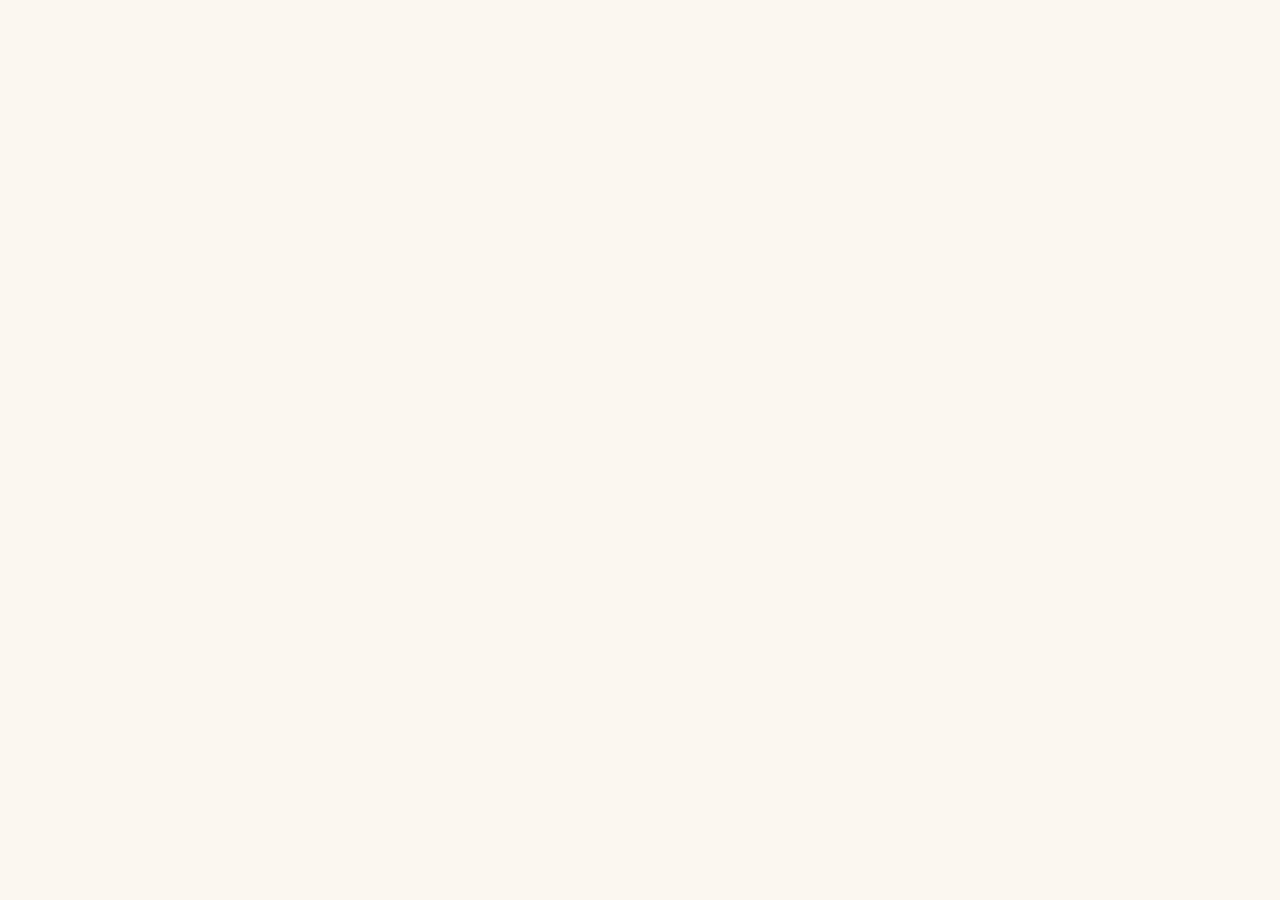
==== commit d6428b5e: "Invite page and site engine: accessories" ====
--- a/index.html
+++ b/index.html
@@ -51,8 +51,7 @@
   <link rel="stylesheet" href="/fonts.css?v=12">
   <script src="https://app.lemonsqueezy.com/js/lemon.js" defer></script>
   <script>document.documentElement.classList.add('js'); try { const t = localStorage.getItem('theme'); if (t) document.documentElement.dataset.theme = t; } catch (e) {}</script>
-  <script src="/engine.min.js?v=2" defer></script>
-    <script type="module" crossorigin src="/assets/index-Btj4srJX.js"></script>
+  <script type="module" crossorigin src="/assets/index-Btj4srJX.js"></script>
   <link rel="stylesheet" crossorigin href="/assets/index-DCMqgky6.css">
 </head>
 <body>
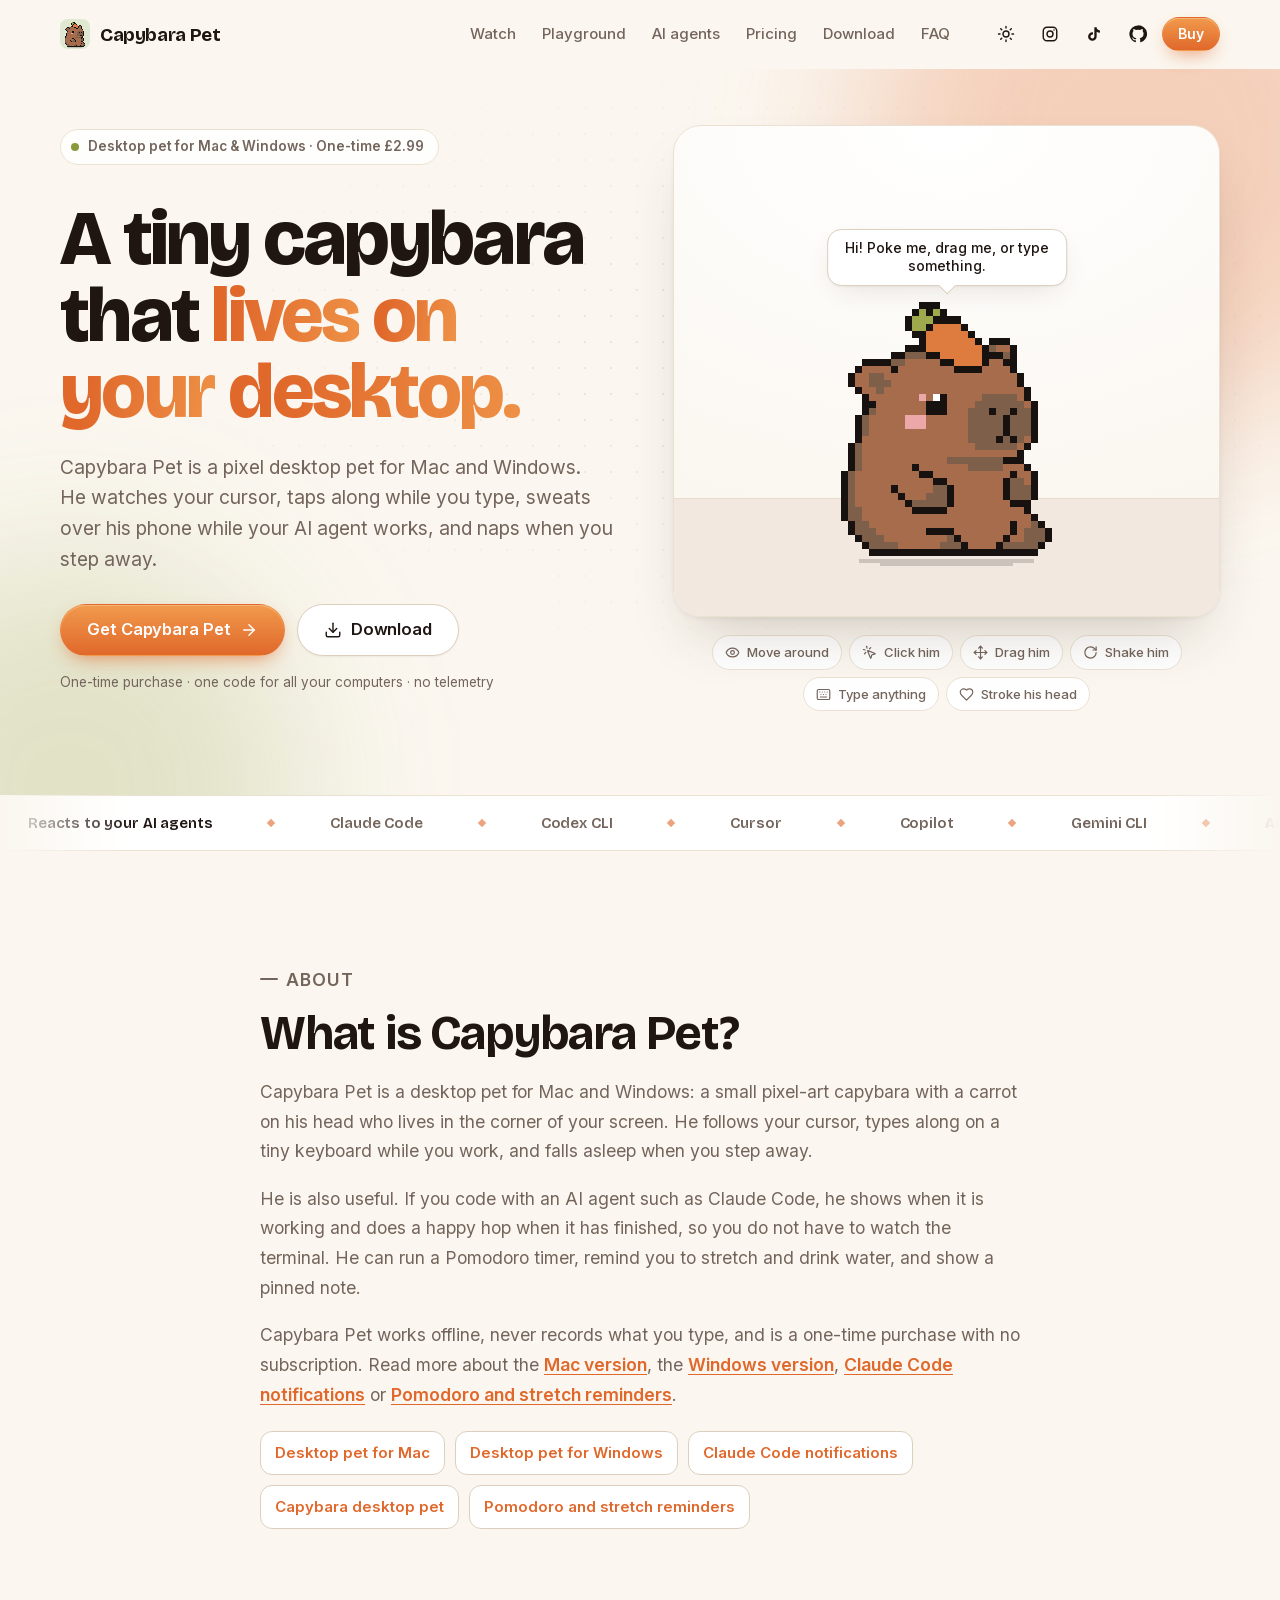
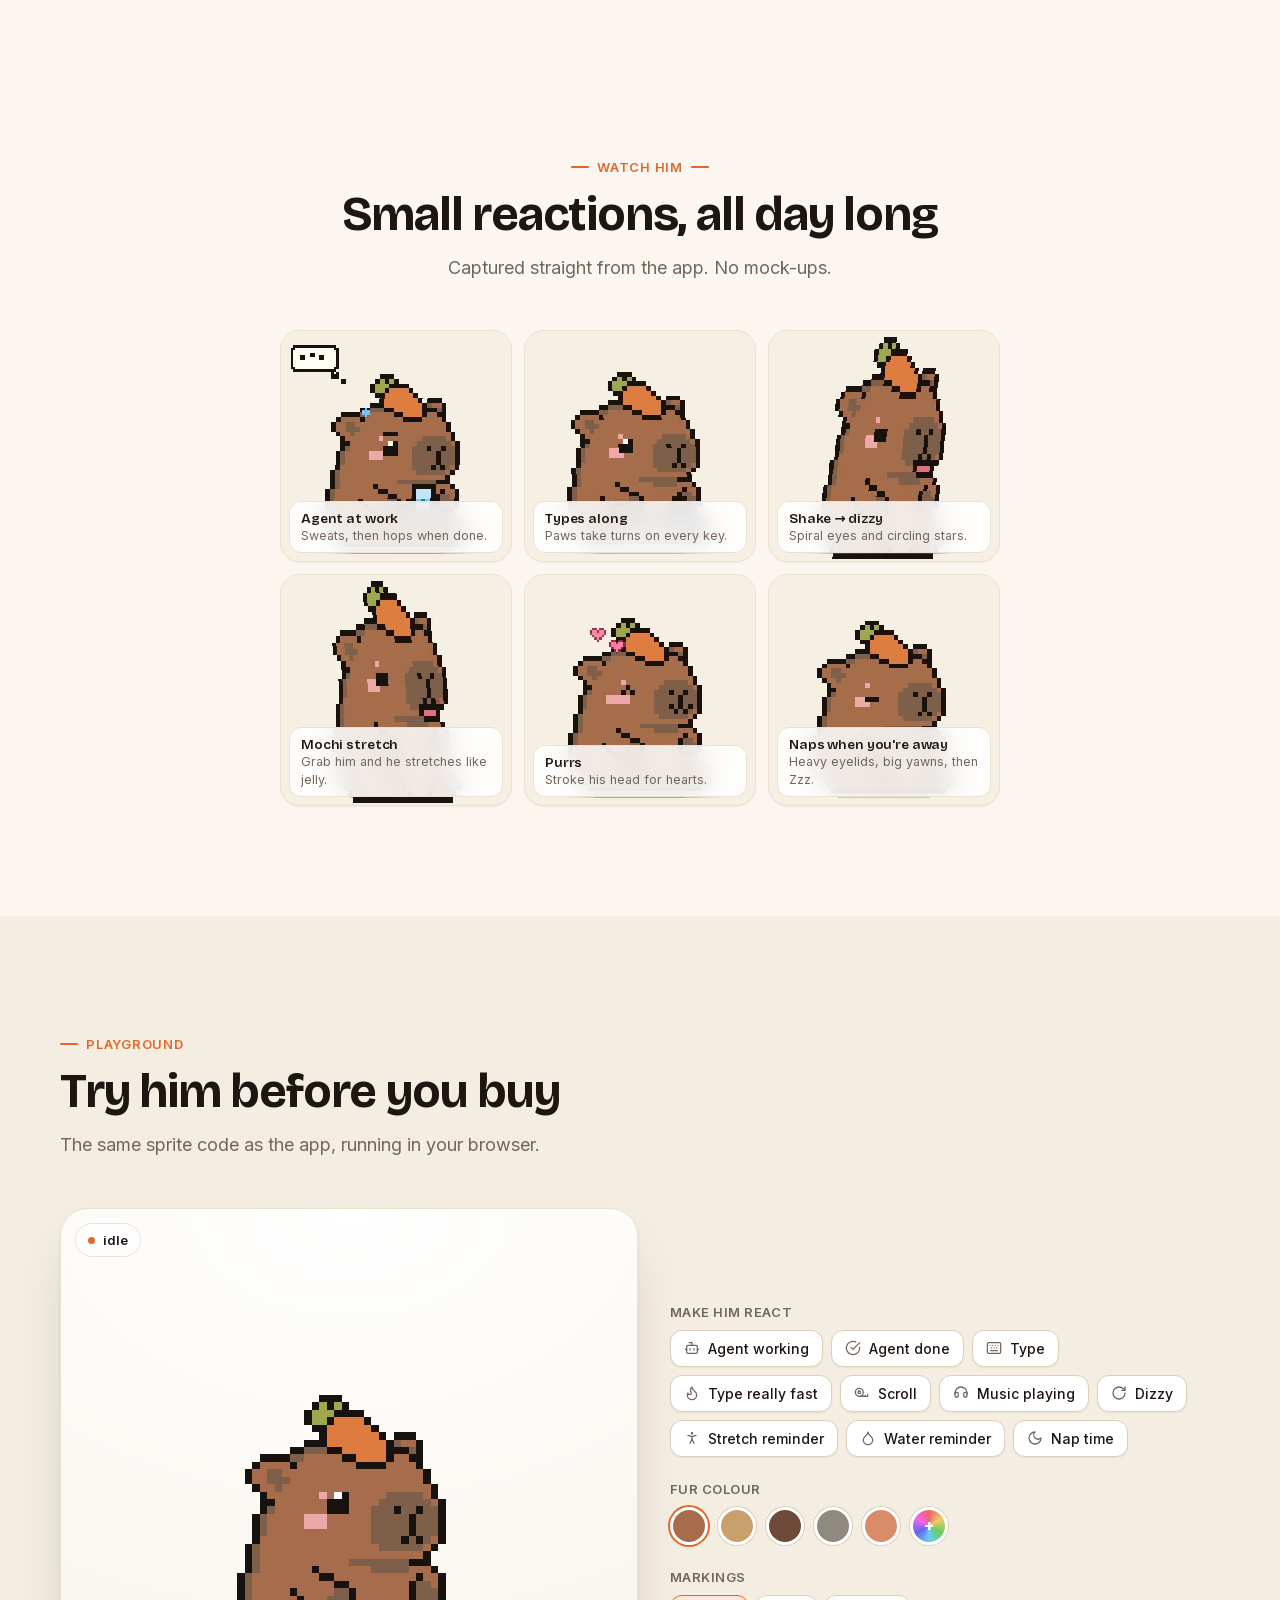
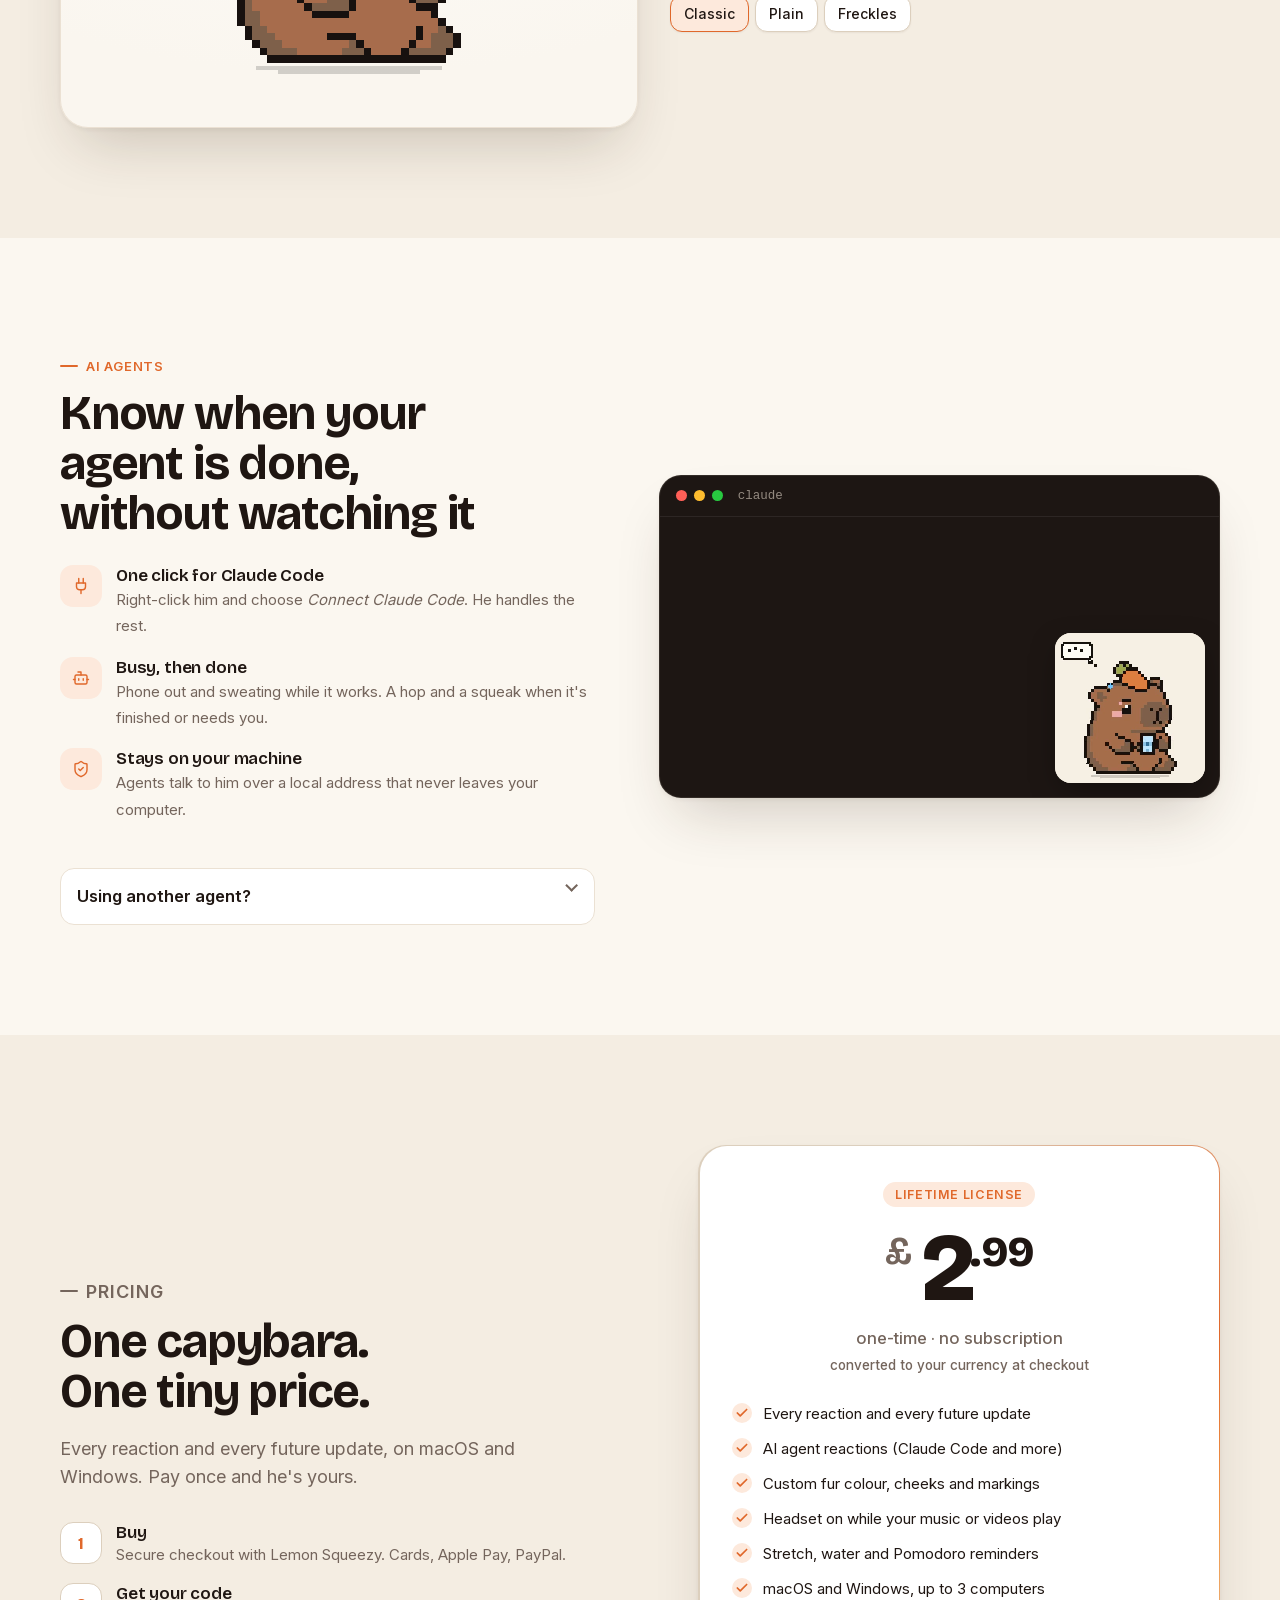
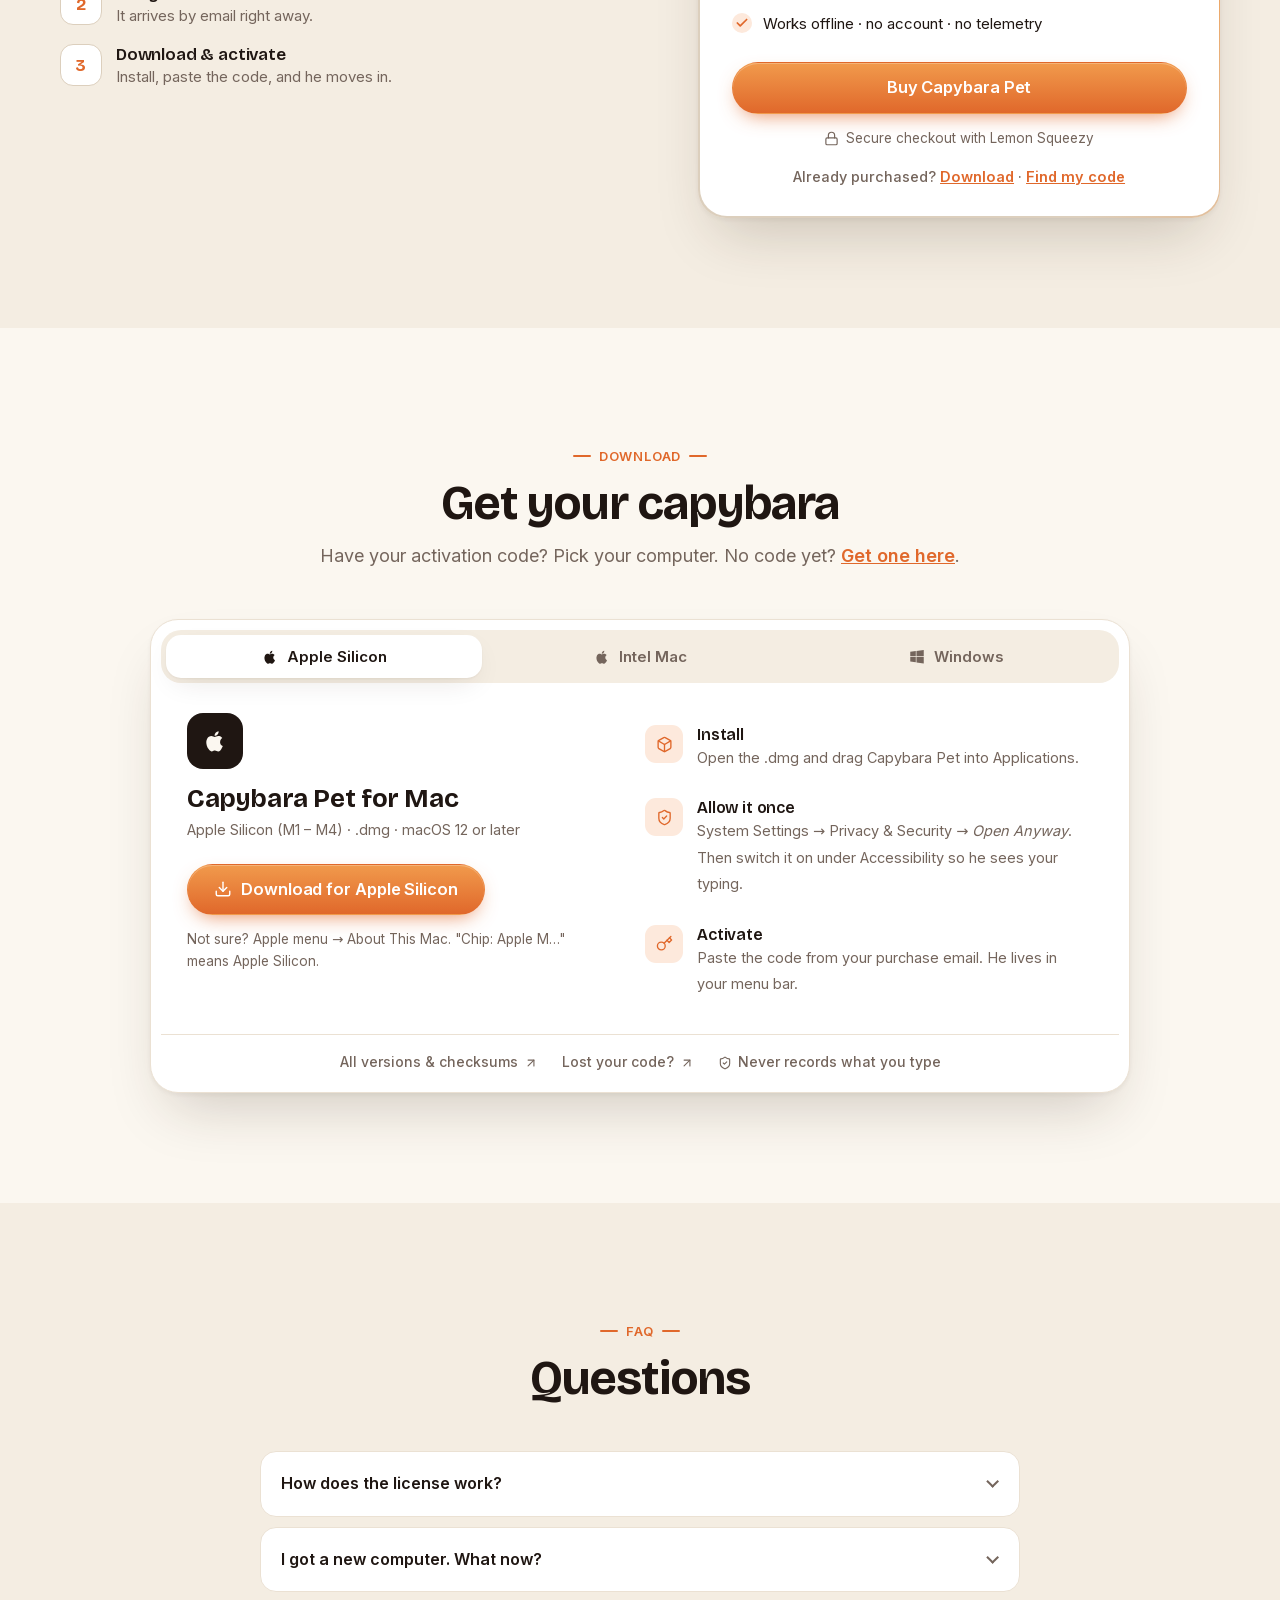
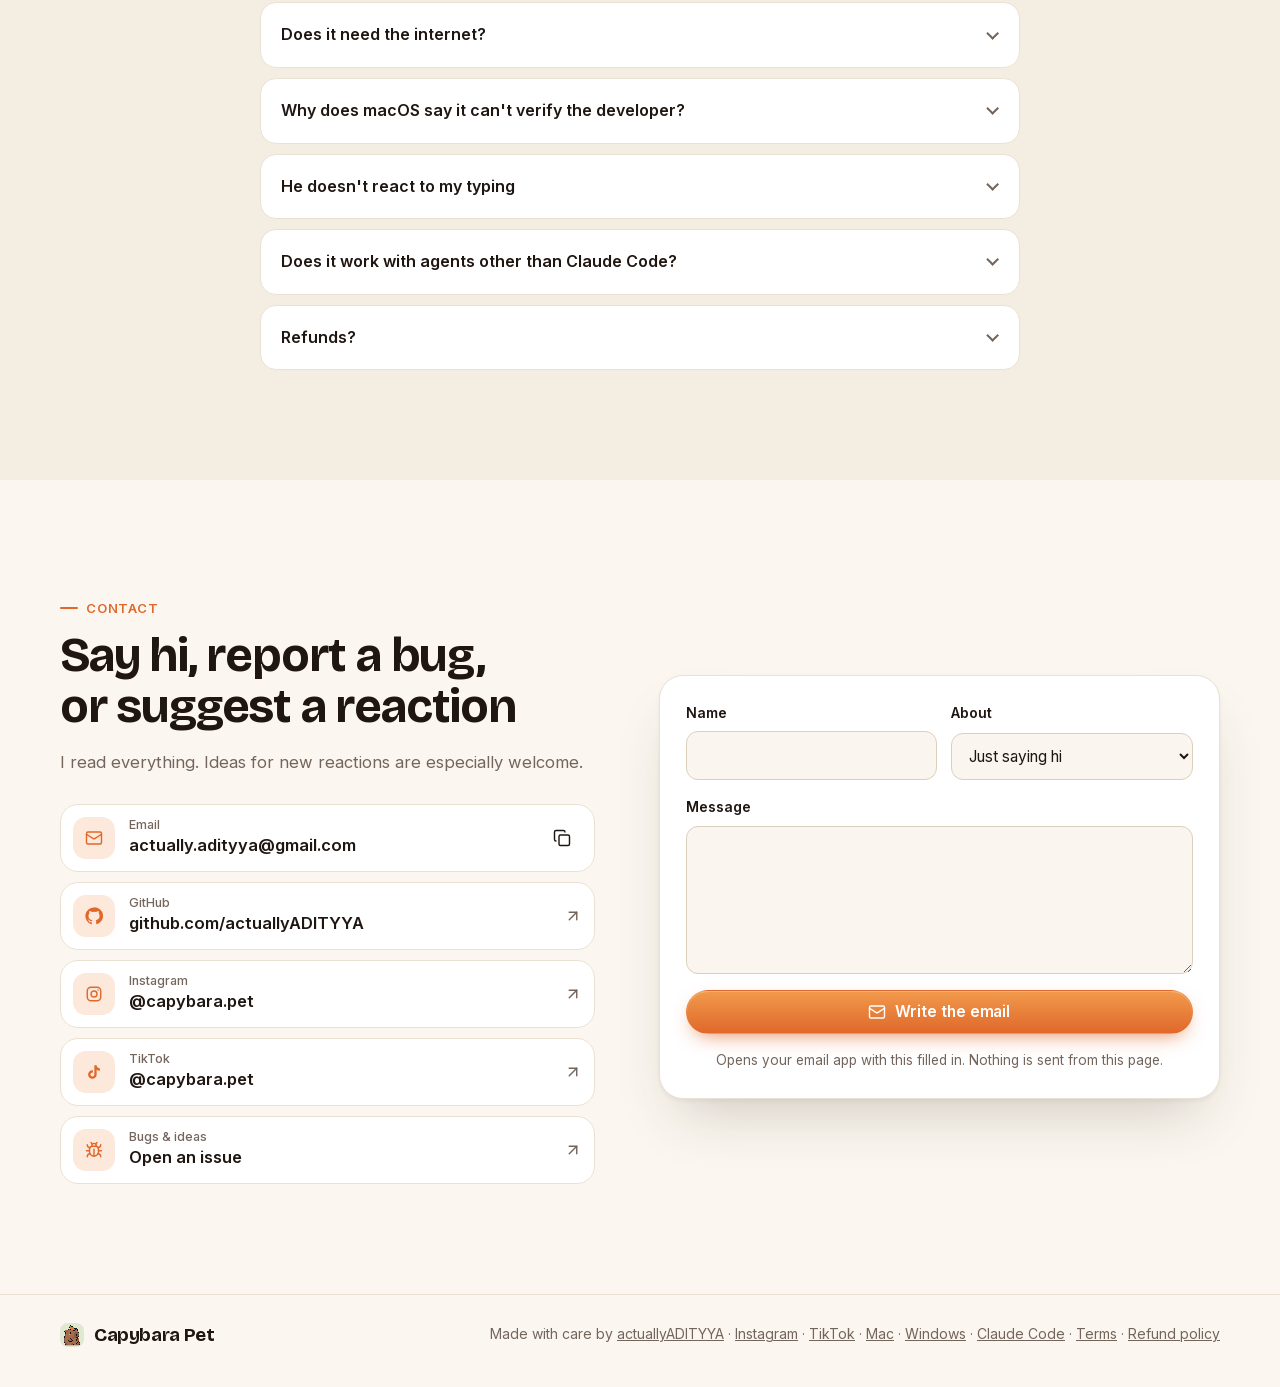
==== commit 362c0932: "Revert "Invite page and site engine: accessories" This reverts commit d6428b5e75c7e9556112d0f39998c2" ====
--- a/index.html
+++ b/index.html
@@ -51,7 +51,8 @@
   <link rel="stylesheet" href="/fonts.css?v=12">
   <script src="https://app.lemonsqueezy.com/js/lemon.js" defer></script>
   <script>document.documentElement.classList.add('js'); try { const t = localStorage.getItem('theme'); if (t) document.documentElement.dataset.theme = t; } catch (e) {}</script>
-  <script type="module" crossorigin src="/assets/index-Btj4srJX.js"></script>
+  <script src="/engine.min.js?v=2" defer></script>
+    <script type="module" crossorigin src="/assets/index-Btj4srJX.js"></script>
   <link rel="stylesheet" crossorigin href="/assets/index-DCMqgky6.css">
 </head>
 <body>
